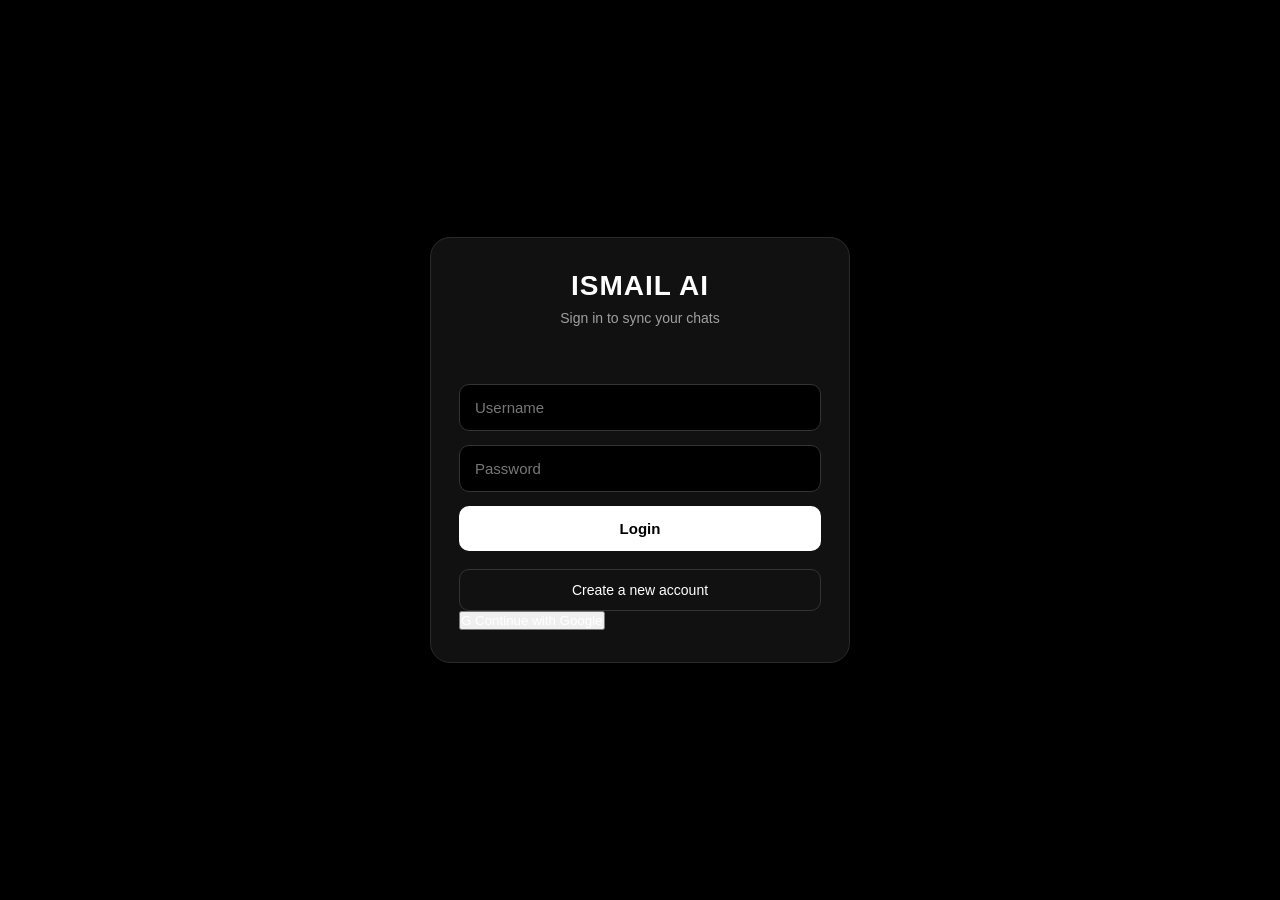
==== frontend/index.html @ 2bd79a4b "Connect Google Identity Services" ====
﻿<!DOCTYPE html>
<html lang="en">
<head>
    <meta charset="UTF-8">
    <link rel="icon" href="data:,">
    <meta name="viewport" content="width=device-width, initial-scale=1.0">

    <title>ISMAIL AI</title>

    <meta name="theme-color" content="#ffffff">
    <meta name="mobile-web-app-capable" content="yes">
    <link rel="manifest" href="manifest.json">

    <link rel="stylesheet" href="style.css?v=20260908">
    <script
        src="https://accounts.google.com/gsi/client"
        async
        defer
        onload="initializeGoogleLogin()"
    ></script>
</head>

<body>



    <!-- =========================================================
     ISMAIL AI ACCOUNT AUTH
     ========================================================= -->
    <div id="authScreen" class="auth-screen">

        <div class="auth-card">

            <div class="auth-brand">
                <h1>ISMAIL AI</h1>
                <span>Sign in to sync your chats</span>
            </div>

            <div id="authMessage" class="auth-message"></div>

            <form id="loginForm" class="auth-form">

                <input
                    id="loginUsername"
                    type="text"
                    placeholder="Username"
                    minlength="3"
                    maxlength="50"
                    autocomplete="username"
                    required
                >

                <input
                    id="loginPassword"
                    type="password"
                    placeholder="Password"
                    minlength="8"
                    maxlength="128"
                    autocomplete="current-password"
                    required
                >

                <button
                    id="loginButton"
                    type="submit"
                    class="auth-submit-button"
                >
                    Login
                </button>

            </form>

            <form
                id="registerForm"
                class="auth-form"
                style="display: none;"
            >

                <div class="auth-field-group">

                    <input
                        id="registerUsername"
                        type="text"
                        placeholder="Username"
                        minlength="3"
                        maxlength="50"
                        autocomplete="username"
                        required
                    >

                    <div
                        id="usernameSuggestions"
                        class="auth-suggestions"
                    ></div>

                    <div class="auth-help-text">
                        3–50 characters: letters, numbers, . _ -
                    </div>

                </div>


                <div class="auth-field-group">

                    <input
                        id="registerPassword"
                        type="password"
                        placeholder="Password"
                        minlength="8"
                        maxlength="128"
                        autocomplete="new-password"
                        required
                    >

                    <div
                        id="passwordStrength"
                        class="password-strength"
                    >
                        Password strength: —
                    </div>

                    <div
                        id="passwordRequirements"
                        class="password-requirements"
                    >

                        <div
                            id="passwordReqLength"
                            class="password-req"
                        >
                            <span class="req-icon">○</span>
                            <span>At least 8 characters</span>
                        </div>

                        <div
                            id="passwordReqLower"
                            class="password-req"
                        >
                            <span class="req-icon">○</span>
                            <span>One lowercase letter (a-z)</span>
                        </div>

                        <div
                            id="passwordReqUpper"
                            class="password-req"
                        >
                            <span class="req-icon">○</span>
                            <span>One uppercase letter (A-Z)</span>
                        </div>

                        <div
                            id="passwordReqNumber"
                            class="password-req"
                        >
                            <span class="req-icon">○</span>
                            <span>One number (0-9)</span>
                        </div>

                        <div
                            id="passwordReqSpecial"
                            class="password-req"
                        >
                            <span class="req-icon">○</span>
                            <span>One special character (# @ ! $ %)</span>
                        </div>

                    </div>

                </div>


                <div class="auth-field-group">

                    <input
                        id="registerPasswordConfirm"
                        type="password"
                        placeholder="Confirm Password"
                        minlength="8"
                        maxlength="128"
                        autocomplete="new-password"
                        required
                    >

                    <div
                        id="passwordMatch"
                        class="password-match"
                    ></div>

                </div>


                <button
                    id="registerButton"
                    type="submit"
                    class="auth-submit-button"
                    disabled
                >
                    Create Account
                </button>

            </form>

            <button
                id="authToggleButton"
                type="button"
                class="auth-toggle-button"
            >
                Create a new account
            </button>

            <button
                id="googleLoginButton"
                type="button"
                class="google-login-button"
            >
                <span class="google-login-icon">G</span>
                Continue with Google
            </button>

        </div>

    </div>
    <!-- =========================================================
        ISMAIL AI ACCOUNT AUTH - END
        ========================================================= -->




<div class="app">

    <!-- Header -->
    <header class="top-bar">
        <div class="brand">
            <h1>ISMAIL AI</h1>
            <span class="online-dot"></span>
        </div>
<!-- Menu -->
        <div class="menu-wrapper">

            <button class="menu-button" aria-label="Menu">
                ⋯
            </button>

            <div class="menu-dropdown">

                <button id="newChatButton" class="menu-item">
                    + New chat
                </button>

                <button id="clearChatButton" class="menu-item">
                    Clear
                </button>

                <button id="exportChatButton" class="menu-item">
                    Export
                </button>

                <button id="historyMenuButton" class="menu-item">
                    Chat History
                </button>

                <button id="clearAllHistoryMenuButton" class="menu-item">
                    Clear All History
                </button>

            </div>

        </div>


        <!-- Search Button -->
        <button
            id="topSearchButton"
            class="top-search-button"
            type="button"
            aria-label="Search chats"
            title="Search chats"
        >
            🔍
        </button>


        <!-- Search Popup -->
        <div id="topSearchPopup" class="top-search-popup">

            <div class="top-search-box">

                <span class="top-search-icon">🔍</span>

                <input
                    type="search"
                    id="topSearchInput"
                    placeholder="Search your chats..."
                    autocomplete="off"
                >

                <button
                    id="topSearchClose"
                    class="top-search-close"
                    type="button"
                    aria-label="Close search"
                >
                    ×
                </button>

            </div>

            <div
                id="topSearchResults"
                class="top-search-results"
            ></div>

        </div>



        <div id="historyPanel" class="history-panel">
            <div class="history-header">
                <h3>Chat History</h3>

                <button id="closeHistoryButton" class="close-history-button">
                    ×
                </button>

                <button id="clearAllHistoryButton" class="clear-all-history-button">
                    Clear All
                </button>
            </div>
            <input
                type="text"
                id="historySearchInput"
                class="history-search-input"
                placeholder="Search chats..."
                autocomplete="off"
            >

            <div id="historyList" class="history-list"></div>
        </div>

    </header>


    <!-- Chat -->
    <main class="chat-container" id="chatContainer">

        <div class="welcome" id="welcome">

            <div class="welcome-logo">
                ✦
            </div>

            <h2>How can I help you?</h2>

            <p>
                Ask anything and chat with ISMAIL AI.
            </p>

        </div>

    </main>


    <!-- Input -->
    <footer class="chat-input-area">

        <div class="input-wrapper">

            <button
                id="attachButton"
                class="attach-button"
                type="button"
                aria-label="More options"
            >
                +
            </button>

            <input
                id="fileInput"
                type="file"
                accept=".pdf,.docx,.xlsx,.xlsm,.txt,.md,.csv,.json,.log"
                hidden
            >

            <div
                id="attachMenu"
                class="attach-menu"
                hidden
            >
                <button
                    id="fileOption"
                    class="attach-menu-item"
                    type="button"
                >
                    📎
                    <span>File / PDF</span>
                </button>

                <button
                    id="imageOption"
                    class="attach-menu-item"
                    type="button"
                >
                    🖼️
                    <span>Image</span>
                </button>

                <button
                    id="cameraOption"
                    class="attach-menu-item"
                    type="button"
                >
                    📷
                    <span>Camera</span>
                </button>

                <button
                    id="voiceOption"
                    class="attach-menu-item"
                    type="button"
                >
                    🎙️
                    <span>Voice</span>
                </button>

                <button
                    id="webOption"
                    class="attach-menu-item"
                    type="button"
                >
                    🌐
                    <span>Web Search</span>
                </button>
            </div>


            <!-- =========================================================
                ISMAIL AI VOICE SCREEN
                Task 1: Full-screen voice interface shell
                ========================================================= -->
            <div id="voiceScreen" class="voice-screen" hidden aria-hidden="true">
                <div class="voice-topbar">
                    <button id="voiceCloseButton" class="voice-close-button" type="button" aria-label="Close voice">
                        ×
                    </button>

                    <div class="voice-brand" aria-label="ISMAIL AI">
                        <div class="voice-brand-logo">✦</div>
                        <div class="voice-brand-name">ISMAIL AI</div>
                        <span class="voice-brand-dot"></span>
                    </div>

                    <div class="voice-topbar-spacer" aria-hidden="true"></div>
                </div>

                <main class="voice-content">
                    <div class="voice-status" id="voiceStatus">Voice</div>

                    <div class="voice-visual" id="voiceVisual" aria-hidden="true">
                        <div class="voice-orb-ring voice-orb-ring-1"></div>
                        <div class="voice-orb-ring voice-orb-ring-2"></div>
                        <div class="voice-orb-ring voice-orb-ring-3"></div>

                        <div class="voice-orb">
                            <span class="voice-orb-symbol">✦</span>
                        </div>
                    </div>

                    <h2 class="voice-title">Talk with ISMAIL</h2>

                    <p class="voice-subtitle" id="voiceSubtitle">
                        Tap the microphone to start a conversation.
                    </p>

                    <button
                        id="voiceMicButton"
                        class="voice-mic-button"
                        type="button"
                        aria-label="Start voice conversation"
                    >
                        <span class="voice-mic-icon">🎙️</span>
                    </button>

                    <div class="voice-hint" id="voiceHint">
                        Ready when you are
                    </div>
                </main>
            </div>

            <div
                id="attachmentPreview"
                class="attachment-preview"
                hidden
            >
                <div class="attachment-icon">
                    📄
                </div>

                <div class="attachment-info">
                    <div
                        id="attachmentName"
                        class="attachment-name"
                    ></div>

                    <div class="attachment-type">
                        PDF / Document
                    </div>
                </div>

                <button
                    id="removeAttachment"
                    class="remove-attachment"
                    type="button"
                    aria-label="Remove attachment"
                >
                    ×
                </button>
            </div>

            <textarea
                id="messageInput"
                placeholder="Message ISMAIL AI..."
                rows="1"
            ></textarea>

            <button
                id="voiceButton"
                class="voice-button"
                type="button"
                aria-label="Voice input"
                title="Voice"
            >
                🎙️
            </button>

            <button
                id="sendButton"
                class="send-button"
                type="button"
                aria-label="Send message"
            >
                ➤
            </button>

        </div>

        <div class="input-note">
            ISMAIL AI can make mistakes. Check important information.
        </div>

    </footer>

</div>

<script src="script.js?v=20260908"></script>

<script>
    if ("serviceWorker" in navigator) {
        window.addEventListener("load", async () => {
            try {
                const registration =
                    await navigator.serviceWorker.register("sw.js?v=20260908");

                registration.update();

                setInterval(() => {
                    registration.update();
                }, 60 * 60 * 1000);

            } catch (error) {
                console.error("Service Worker registration failed:", error);
            }
        });
    }
</script>




</body>
</html>
---- frontend/style.css ----
﻿* {
    box-sizing: border-box;
    margin: 0;
    padding: 0;
}

html,
body {
    width: 100%;
    height: 100%;
    font-family: Arial, Helvetica, sans-serif;
    background: #ffffff;
    color: #202123;
}

body {
    overflow: hidden;
}

button,
textarea {
    font-family: inherit;
}

.app {
    width: 100%;
    height: 100vh;
    display: flex;
    flex-direction: column;
    background: #ffffff;
}


/* =========================
   HEADER
========================= */

.top-bar {
    height: 60px;
    flex-shrink: 0;

    display: grid;
    grid-template-columns: 1fr auto 1fr;
    align-items: center;

    padding: 0 18px;

    border-bottom: 1px solid #eeeeee;
    background: rgba(255, 255, 255, 0.96);
}

.brand {
    display: flex;
    align-items: center;
    gap: 8px;
}

.brand h1 {
    font-size: 18px;
    font-weight: 700;
    letter-spacing: -0.3px;
}

.online-dot {
    width: 8px;
    height: 8px;
    border-radius: 50%;
    background: #10a37f;
}

.new-chat-button {
    justify-self: start;

    border: 1px solid #e5e5e5;
    background: #ffffff;

    padding: 8px 12px;
    border-radius: 9px;

    font-size: 13px;
    color: #444444;

    cursor: pointer;
}

.new-chat-button:hover {
    background: #f5f5f5;
}

.menu-button {
    justify-self: end;

    width: 36px;
    height: 36px;

    border: none;
    background: transparent;

    border-radius: 8px;

    font-size: 22px;
    color: #555555;

    cursor: pointer;
}

.menu-button:hover {
    background: #f5f5f5;
}


/* =========================
   CHAT
========================= */

.chat-container {
    flex: 1;

    width: 100%;
    max-width: 900px;

    margin: 0 auto;

    overflow-y: auto;

    padding: 30px 20px 40px;

    scroll-behavior: smooth;
}


/* Welcome */

.welcome {
    min-height: 65vh;

    display: flex;
    flex-direction: column;

    align-items: center;
    justify-content: center;

    text-align: center;
}

.welcome-logo {
    width: 58px;
    height: 58px;

    display: flex;
    align-items: center;
    justify-content: center;

    border-radius: 18px;

    background: #f1f1f1;

    font-size: 30px;
    margin-bottom: 20px;
}

.welcome h2 {
    font-size: 27px;
    font-weight: 600;

    margin-bottom: 8px;
}

.welcome p {
    color: #777777;
    font-size: 15px;
}


/* Messages */

.message {
    width: 100%;

    display: flex;

    margin-bottom: 24px;
}

.user-message {
    justify-content: flex-end;
}

.ai-message {
    justify-content: flex-start;
}

.message-content {
    max-width: 78%;

    padding: 12px 16px;

    border-radius: 16px;

    font-size: 15px;
    line-height: 1.65;

    white-space: pre-wrap;

    word-break: break-word;
}

.user-message .message-content {
    background: #f1f1f1;
    color: #202123;

    border-bottom-right-radius: 5px;
}

.ai-message .message-content {
    background: transparent;
    color: #ffffff;
    padding-left: 4px;
    padding-right: 4px;
    border-bottom-left-radius: 5px;
}


/* Loading */

.loading-message {
    display: flex;
    align-items: center;
    gap: 5px;

    padding: 10px 4px;
}

.loading-dot {
    width: 7px;
    height: 7px;

    border-radius: 50%;

    background: #777777;

    animation: loading 1.2s infinite ease-in-out;
}

.loading-dot:nth-child(2) {
    animation-delay: 0.15s;
}

.loading-dot:nth-child(3) {
    animation-delay: 0.3s;
}

@keyframes loading {
    0%,
    80%,
    100% {
        opacity: 0.3;
        transform: translateY(0);
    }

    40% {
        opacity: 1;
        transform: translateY(-4px);
    }
}


/* =========================
   INPUT
========================= */

.chat-input-area {
    width: 100%;

    flex-shrink: 0;

    padding: 10px 20px 18px;

    background: #ffffff;
}

.input-wrapper {
    width: 100%;
    max-width: 850px;

    margin: 0 auto;

    display: flex;
    align-items: flex-end;
    gap: 8px;

    padding: 9px 10px;

    border: 1px solid #d9d9d9;

    border-radius: 18px;

    background: #ffffff;

    box-shadow:
        0 2px 8px rgba(0, 0, 0, 0.04);

    transition: border-color 0.2s;
}

.input-wrapper:focus-within {
    border-color: #b8b8b8;
}

#messageInput {
    flex: 1;

    min-height: 26px;
    max-height: 150px;

    resize: none;

    border: none;
    outline: none;

    background: transparent;

    font-size: 15px;
    line-height: 1.2;

    color: #202123;
}

#messageInput::placeholder {
    color: #8e8e8e;
}

.attach-button {
    width: 34px;
    height: 34px;

    flex-shrink: 0;

    border: none;
    border-radius: 50%;

    background: transparent;

    color: #666666;

    font-size: 24px;
    font-weight: 300;

    cursor: pointer;
}

.attach-button:hover {
    background: #f1f1f1;
}

.send-button {
    width: 34px;
    height: 34px;

    flex-shrink: 0;

    display: flex;
    align-items: center;
    justify-content: center;

    border: none;
    border-radius: 50%;

    background: #202123;
    color: #ffffff;

    font-size: 19px;

    cursor: pointer;

    transition: transform 0.1s, opacity 0.2s;
}

.send-button:hover {
    opacity: 0.85;
}

.send-button:active {
    transform: scale(0.92);
}

.send-button:disabled {
    opacity: 0.5;
    cursor: not-allowed;
}

.input-note {
    max-width: 850px;

    margin: 7px auto 0;

    text-align: center;

    font-size: 11px;

    color: #999999;
}


/* =========================
   MOBILE
========================= */

@media (max-width: 600px) {

    .top-bar {
        height: 55px;
        padding: 0 10px;
    }

    .brand h1 {
        font-size: 17px;
    }

    .new-chat-button {
        padding: 7px 9px;
        font-size: 12px;
    }

    .menu-button {
        width: 32px;
        height: 32px;
    }

    .chat-container {
        padding: 20px 12px 30px;
    }

    .welcome {
        min-height: 65vh;
    }

    .welcome-logo {
        width: 52px;
        height: 52px;

        font-size: 27px;

        border-radius: 16px;
    }

    .welcome h2 {
        font-size: 23px;
    }

    .welcome p {
        font-size: 14px;
    }

    .message {
        margin-bottom: 18px;
    }

    .message-content {
        max-width: 88%;
        font-size: 15px;
    }

    .chat-input-area {
        padding: 7px 9px 20px;
    }

    .input-wrapper {
        border-radius: 17px;
    }

    #messageInput {
        font-size: 16px;
    }

    .input-note {
        font-size: 10px;
    }
}

/* =========================
   CHAT HISTORY
========================= */

.history-panel {
    position: fixed;
    top: 60px;
    right: 0;

    width: 320px;
    max-width: 90%;

    height: calc(100vh - 60px);

    background: #ffffff;
    border-left: 1px solid #eeeeee;

    box-shadow: -4px 0 18px rgba(0, 0, 0, 0.08);

    padding: 18px;

    z-index: 1000;

    transform: translateX(100%);
    transition: transform 0.25s ease;

    overflow-y: auto;
}

.history-panel.open {
    transform: translateX(0);
}

.history-header {
    display: flex;
    align-items: center;
    justify-content: space-between;

    margin-bottom: 18px;
}

.history-header h3 {
    font-size: 17px;
    font-weight: 600;
}

.close-history-button {
    width: 34px;
    height: 34px;

    border: none;
    border-radius: 8px;

    background: transparent;

    font-size: 24px;
    color: #555555;

    cursor: pointer;
}

.close-history-button:hover {
    background: #f1f1f1;
}

.history-list {
    display: flex;
    flex-direction: column;
    gap: 6px;
}

.history-item {
    padding: 11px 12px;

    border-radius: 9px;

    background: #f7f7f7;

    font-size: 14px;
    color: #333333;

    cursor: pointer;

    white-space: nowrap;
    overflow: hidden;
    text-overflow: ellipsis;

    transition: background 0.15s;
}

.history-item:hover {
    background: #eeeeee;
}

.history-empty {
    padding: 20px 5px;

    text-align: center;

    color: #999999;
    font-size: 13px;
}


/* Mobile */

@media (max-width: 600px) {

    .history-panel {
        top: 55px;

        width: 85%;

        height: calc(100vh - 55px);

        padding: 15px;
    }
}.history-item {
    display: flex;
    align-items: center;
    justify-content: space-between;
    gap: 10px;
}
.history-item span {
    flex: 1;
    overflow: hidden;
    text-overflow: ellipsis;
    white-space: nowrap;
}
.history-delete-button {
    flex-shrink: 0;
    width: 28px;
    height: 28px;
    border: none;
    border-radius: 6px;
    background: transparent;
    color: #888888;
    font-size: 20px;
    cursor: pointer;
}
.history-delete-button:hover {
    background: #eaeaea;
    color: #333333;
}
.history-item {
    display: flex;
    align-items: center;
    gap: 6px;
}
.history-item span {
    flex: 1;
    min-width: 0;
}
.history-rename-button,
.history-delete-button {
    flex-shrink: 0;
    width: 28px;
    height: 28px;
    border: none;
    border-radius: 6px;
    background: transparent;
    color: #888888;
    font-size: 16px;
    cursor: pointer;
}
.history-rename-button:hover,
.history-delete-button:hover {
    background: #eaeaea;
    color: #333333;
}
.history-delete-button {
    font-size: 20px;
}
.copy-button {
    margin-top: 8px;
    padding: 5px 10px;
    border: 1px solid #e0e0e0;
    border-radius: 7px;
    background: #ffffff;
    color: #666666;
    font-size: 12px;
    cursor: pointer;
}
.copy-button:hover {
    background: #f3f3f3;
    color: #222222;
}


.regenerate-button {
    margin-top: 8px;
    margin-left: 6px;
    padding: 5px 10px;
    border: 1px solid #e0e0e0;
    border-radius: 7px;
    background: #ffffff;
    color: #666666;
    font-size: 16px;
    cursor: pointer;
}

.regenerate-button:hover {
    background: #f3f3f3;
    color: #222222;
}

.export-chat-button {
    padding: 6px 10px;
    border: 1px solid #e0e0e0;
    border-radius: 7px;
    background: #ffffff;
    color: #666666;
    font-size: 12px;
    cursor: pointer;
}

.export-chat-button:hover {
    background: #f3f3f3;
    color: #222222;
}

.clear-chat-button {
    padding: 6px 10px;
    border: 1px solid #e0e0e0;
    border-radius: 7px;
    background: #ffffff;
    color: #666666;
    font-size: 12px;
    cursor: pointer;
}

.clear-chat-button:hover {
    background: #f3f3f3;
    color: #222222;
}


.clear-all-history-button {
    padding: 6px 10px;
    border: 1px solid #e0e0e0;
    border-radius: 7px;
    background: #ffffff;
    color: #666666;
    font-size: 12px;
    cursor: pointer;
}

.clear-all-history-button:hover {
    background: #f3f3f3;
    color: #222222;
}

/* ISMAIL UI CONTROL - INPUT POSITION */
@media (max-width: 600px) {
    .chat-input-area {
        position: relative;
        bottom: 20px;
    }
}
/* ISMAIL UI CONTROL - END */

/* =========================
   MENU DROPDOWN
========================= */

.menu-wrapper {
    position: relative;
}

.menu-dropdown {
    position: absolute;
    top: 42px;
    right: 0;
    width: 170px;
    background: #ffffff;
    border: 1px solid #e5e5e5;
    border-radius: 10px;
    box-shadow: 0 6px 20px rgba(0, 0, 0, 0.12);
    padding: 6px;
    display: none;
    z-index: 2000;
}

.menu-dropdown.open {
    display: block;
}

.menu-item {
    width: 100%;
    padding: 10px 12px;
    border: none;
    border-radius: 7px;
    background: transparent;
    color: #333333;
    text-align: left;
    font-size: 13px;
    cursor: pointer;
}

.menu-item:hover {
    background: #f1f1f1;
}

@media (max-width: 600px) {

    .menu-dropdown {
        top: 40px;
        right: 0;
        width: 165px;
    }

    .menu-item {
        padding: 11px 12px;
        font-size: 13px;
    }
}

/* =========================
   ISMAIL AI - CLEAN DARK UI
========================= */
html,
body {
    background: #000000;
    color: #ffffff;
}
.app {
    background: #000000;
    color: #ffffff;
}
.top-bar {
    background: #000000;
    color: #ffffff;
    border-bottom: 1px solid #222222;
}
.brand h1 {
    color: #ffffff !important;
    opacity: 1;
}
.chat-container,
.welcome {
    background: #000000;
    color: #ffffff;
}
.welcome h2,
.welcome p,
.message-content {
    color: #ffffff;
}
.ai-message .message-content {
    color: #ffffff;
}
.chat-input-area {
    background: #000000;
}
.input-wrapper {
    background: #0a0a0a;
    border: 1px solid #444444;
}
.input-wrapper:focus-within {
    border-color: #777777;
}
#messageInput {
    color: #ffffff;
    background: transparent;
}
#messageInput::placeholder {
    color: #aaaaaa;
}
.input-note {
    color: #aaaaaa;
}
button {
    color: #ffffff;
}
.menu-button {
    background: transparent;
    color: #ffffff;
}
.menu-button:hover {
    background: #222222;
}
.menu-dropdown {
    background: #0a0a0a;
    border: 1px solid #444444;
}
.menu-item {
    background: transparent;
    color: #ffffff;
}
.menu-item:hover {
    background: #222222;
}
.attach-button {
    color: #ffffff;
}
.attach-button:hover {
    background: #222222;
}
.send-button {
    background: #ffffff;
    color: #000000;
}
.send-button:hover {
    opacity: 0.85;
}
.history-panel {
    background: #000000;
    color: #ffffff;
    border-left: 1px solid #333333;
}
.history-header h3 {
    color: #ffffff;
}
.history-item {
    background: #111111;
    color: #ffffff;
}
.history-item:hover {
    background: #222222;
}
.history-search-input {
    background: #0a0a0a;
    color: #ffffff;
    border: 1px solid #444444;
}
.history-search-input::placeholder {
    color: #999999;
}
.history-search-input:focus {
    border-color: #777777;
    outline: none;
}
.close-history-button,
.history-rename-button,
.history-delete-button {
    color: #ffffff;
}
.copy-button,
.regenerate-button,
.clear-all-history-button {
    background: #111111;
    color: #ffffff;
    border: 1px solid #444444;
}
.copy-button:hover,
.regenerate-button:hover,
.clear-all-history-button:hover {
    background: #222222;
}
.new-chat-button,
.clear-chat-button,
.export-chat-button {
    background: #111111;
    color: #ffffff;
    border: 1px solid #444444;
}
.new-chat-button:hover,
.clear-chat-button:hover,
.export-chat-button:hover {
    background: #222222;
    border-color: #666666;
}
/* MOBILE */
@media (max-width: 600px) {
    html,
    body,
    .app {
        background: #000000;
    }
    .top-bar {
        background: #000000;
    }
    .chat-container {
        background: #000000;
    }
    .chat-input-area {
        background: #000000;
    }
    .input-wrapper {
        background: #0a0a0a;
    }
    .menu-dropdown {
        background: #0a0a0a;
    }
    .history-panel {
        background: #000000;
    }
}
/* ISMAIL UI CONTROL - INPUT POSITION */
@media (max-width: 600px) {
    .chat-input-area {
        position: fixed;
        left: 0;
        right: 0;
        bottom: 0;
        z-index: 1500;
    }
}
/* ISMAIL UI CONTROL - END */
/* =========================
   HEADER POSITION
========================= */
.top-bar {
    position: relative;
    display: flex;
    align-items: center;
    justify-content: center;
}
.brand {
    position: absolute;
    left: 50%;
    transform: translateX(-50%);
}
.menu-wrapper {
    position: absolute;
    left: 10px;
    top: 50%;
    transform: translateY(-50%);
}
/* =========================
   MENU FIX
========================= */
.menu-wrapper {
    position: absolute;
    left: 10px;
    top: 50%;
    transform: translateY(-50%);
    z-index: 3000;
}
.menu-dropdown {
    position: absolute;
    top: 42px;
    left: 0;
    right: auto;
    transform: none;
    z-index: 4000;
}
@media (max-width: 600px) {
    .menu-dropdown {
        top: 40px;
        left: 0;
        right: auto;
        width: 165px;
    }
}
/* =========================
   CENTER LOGO - CLEAN
========================= */
.brand {
    display: flex;
    align-items: center;
    justify-content: center;
    gap: 7px;
}
.brand h1 {
    color: #ffffff !important;
    font-size: 20px;
    font-weight: 700;
    letter-spacing: 0.2px;
    line-height: 1;
    text-shadow: 0 0 8px rgba(255, 255, 255, 0.12);
}
.online-dot {
    width: 7px;
    height: 7px;
    flex-shrink: 0;
}
@media (max-width: 600px) {
    .brand h1 {
        font-size: 18px;
    }
    .online-dot {
        width: 6px;
        height: 6px;
    }
}
/* =========================
   ISMAIL AI - PREMIUM LOGO
========================= */
.welcome-logo {
    width: 64px;
    height: 64px;
    display: flex;
    align-items: center;
    justify-content: center;
    margin-bottom: 18px;
    border: 1px solid #444444;
    border-radius: 20px;
    background: #0a0a0a;
    color: #ffffff;
    font-size: 34px;
    font-weight: 300;
    line-height: 1;
    box-shadow:
        0 0 18px rgba(255, 255, 255, 0.08),
        inset 0 0 12px rgba(255, 255, 255, 0.03);
    text-shadow:
        0 0 12px rgba(255, 255, 255, 0.35);
}
@media (max-width: 600px) {
    .welcome-logo {
        width: 58px;
        height: 58px;
        border-radius: 18px;
        font-size: 30px;
        margin-bottom: 16px;
    }
}
/* =========================
   SEND BUTTON - BLUE STYLE
========================= */
#sendButton.send-button {
    width: 38px;
    height: 38px;
    flex-shrink: 0;

    display: flex;
    align-items: center;
    justify-content: center;

    border: 2px solid #1683ff;
    border-radius: 50%;
    background: #1683ff;
    color: #ffffff;

    font-size: 21px;
    font-weight: 900;
    line-height: 1;

    text-shadow:
        0.8px 0 #ffffff,
       -0.8px 0 #ffffff;

    cursor: pointer;

    box-shadow:
        0 0 10px rgba(22, 131, 255, 0.35);

    transition:
        transform 0.15s ease,
        box-shadow 0.15s ease;
}

#sendButton.send-button:hover {
    background: #1683ff;
    border-color: #1683ff;
    box-shadow: 0 0 14px rgba(22, 131, 255, 0.55);
    transform: scale(1.05);
}

#sendButton.send-button:active {
    transform: scale(0.95);
}

/* =========================
   IMPORTANT AI TEXT
========================= */

.important-label {
    display: inline-block;
    background: #1a1a1a;
    color: #ffffff;
    font-weight: 700;
    padding: 2px 7px;
    border-radius: 5px;
}

.important-heading {
    display: inline-block;
    color: #ffffff;
    font-weight: 800;
    background: #151515;
    padding: 4px 9px;
    border-radius: 6px;
    margin: 3px 0;
}


/* Input Highlight */
.input-wrapper:focus-within {
    border-color: #1683ff !important;
    box-shadow: 0 0 0 2px rgba(22, 131, 255, 0.25),
                0 0 14px rgba(22, 131, 255, 0.25);
}
/* FORCE AI IMPORTANT HIGHLIGHT */
.message-content .important-heading {
    display: block !important;
    width: fit-content !important;
    max-width: 100% !important;
    background: #151515 !important;
    color: #ffffff !important;
    font-weight: 800 !important;
    padding: 6px 10px !important;
    margin: 6px 0 !important;
    border-radius: 7px !important;
    border: 1px solid #444 !important;
    box-sizing: border-box !important;
}
/* FIX IMPORTANT TEXT VISIBILITY */
.message-content .important-heading {
    display: inline-block !important;
    background: #333333 !important;
    color: #ffffff !important;
    font-weight: 800 !important;
    padding: 5px 9px !important;
    border-radius: 6px !important;
    border: 1px solid #666666 !important;
    opacity: 1 !important;
    visibility: visible !important;
}
/* =========================
   AI CODE BLOCK
========================= */
.message-content pre {
    display: block;
    background: #111111;
    color: #ffffff;
    border: 1px solid #444444;
    border-radius: 8px;
    padding: 12px;
    margin: 10px 0;
    overflow-x: auto;
    white-space: pre;
    font-family: Consolas, "Courier New", monospace;
    font-size: 14px;
}
.message-content code {
    background: #222222;
    color: #ffffff;
    padding: 2px 5px;
    border-radius: 4px;
    font-family: Consolas, "Courier New", monospace;
}

/* AI Reply Action Icons */
.ai-message {
    position: relative;
}

.ai-message .copy-button,
.ai-message .regenerate-button {
    width: 26px;
    height: 26px;
    padding: 0;
    margin: 4px 0 0 4px;

    display: inline-flex;
    align-items: center;
    justify-content: center;

    border: 1px solid #444;
    border-radius: 6px;
    background: #222;
    color: #fff;

    font-size: 14px;
    line-height: 1;
}

.ai-message .copy-button:hover,
.ai-message .regenerate-button:hover {
    background: #333;
}

/* Put AI action icons at bottom-right of highlighted reply */
.important-heading {
    position: relative !important;
    padding-bottom: 34px !important;
}

.important-heading + .copy-button,
.important-heading + .regenerate-button {
    position: relative;
}


/* Important Box Action Icons */

.message-content .important-heading {
    position: relative !important;
    padding: 6px 10px 36px !important;
}

.important-actions {
    display: flex !important;
    justify-content: flex-end !important;
    align-items: center !important;
    gap: 4px !important;
    margin-top: 5px !important;
}

.important-actions .copy-button,
.important-actions .regenerate-button {
    width: 24px !important;
    height: 24px !important;
    min-width: 24px !important;
    padding: 0 !important;
    margin: 0 !important;

    display: inline-flex !important;
    align-items: center !important;
    justify-content: center !important;

    border: 1px solid #555 !important;
    border-radius: 5px !important;
    background: #222 !important;
    color: #fff !important;

    font-size: 13px !important;
    line-height: 1 !important;
}

.important-actions .copy-button:hover,
.important-actions .regenerate-button:hover {
    background: #333 !important;
}


/* Important Line Copy Icon */

.important-heading {
    position: relative !important;
    padding-right: 34px !important;
}

.important-copy-button {
    position: absolute !important;
    right: 5px !important;
    top: 50% !important;
    transform: translateY(-50%) !important;

    width: 22px !important;
    height: 22px !important;

    padding: 0 !important;
    margin: 0 !important;

    display: inline-flex !important;
    align-items: center !important;
    justify-content: center !important;

    border: 1px solid #555 !important;
    border-radius: 5px !important;

    background: #222 !important;
    color: #fff !important;

    font-size: 12px !important;
    line-height: 1 !important;
    cursor: pointer !important;
}

.important-copy-button:hover {
    background: #333 !important;
}


.important-heading {
    position: relative !important;
    padding-right: 34px !important;
}

.important-copy-button {
    position: absolute !important;
    right: 5px !important;
    top: 50% !important;
    transform: translateY(-50%) !important;

    width: 22px !important;
    height: 22px !important;
    padding: 0 !important;
    margin: 0 !important;

    display: inline-flex !important;
    align-items: center !important;
    justify-content: center !important;

    border: 1px solid #555 !important;
    border-radius: 5px !important;
    background: #222 !important;
    color: #fff !important;

    font-size: 12px !important;
    line-height: 1 !important;
    cursor: pointer !important;
}


/* Code Copy Icon - Top Right Corner */

.code-block {
    position: relative !important;
}

.code-copy-button {
    position: absolute !important;
    top: 5px !important;
    right: 5px !important;

    width: 22px !important;
    height: 22px !important;

    padding: 0 !important;
    margin: 0 !important;

    display: flex !important;
    align-items: center !important;
    justify-content: center !important;

    border: 1px solid #555 !important;
    border-radius: 5px !important;
    background: #222 !important;
    color: #fff !important;

    font-size: 12px !important;
    line-height: 1 !important;
    cursor: pointer !important;
}

.code-copy-button:hover {
    background: #333 !important;
}

.code-block code {
    display: block !important;
    padding-top: 20px !important;
}


/* FIX: Keep the last AI message above the fixed input area */
@media (max-width: 600px) {
    .chat-container {
        padding-bottom: 170px !important;
    }
}






/* =========================================================
   ISMAIL AI ACCOUNT AUTH
   ========================================================= */

.auth-screen {
    position: fixed;
    inset: 0;
    z-index: 9999;

    display: flex;
    align-items: center;
    justify-content: center;

    padding: 20px;

    background: #000000;
}

.auth-card {
    width: 100%;
    max-width: 420px;

    padding: 32px 28px;

    border: 1px solid #2a2a2a;
    border-radius: 20px;

    background: #111111;
    color: #ffffff;

    box-sizing: border-box;
}

.auth-brand {
    text-align: center;
    margin-bottom: 24px;
}

.auth-brand h1 {
    margin: 0 0 8px;

    font-size: 28px;
    font-weight: 700;
    letter-spacing: 1px;
}

.auth-brand span {
    display: block;

    font-size: 14px;
    color: #a0a0a0;
}

.auth-message {
    min-height: 20px;

    margin-bottom: 14px;

    text-align: center;
    font-size: 14px;
    color: #ff6b6b;
}

.auth-form {
    display: flex;
    flex-direction: column;
    gap: 14px;
}

.auth-form input {
    width: 100%;

    padding: 14px 15px;

    border: 1px solid #333333;
    border-radius: 10px;

    outline: none;

    background: #000000;
    color: #ffffff;

    font-size: 15px;

    box-sizing: border-box;
}

.auth-form input::placeholder {
    color: #777777;
}

.auth-form input:focus {
    border-color: #666666;
}

.auth-submit-button {
    width: 100%;

    padding: 14px 16px;

    border: none;
    border-radius: 10px;

    background: #ffffff;
    color: #000000;

    font-size: 15px;
    font-weight: 600;

    cursor: pointer;

    transition:
        opacity 0.2s ease,
        transform 0.2s ease;
}

.auth-submit-button:hover {
    opacity: 0.9;
}

.auth-submit-button:active {
    transform: scale(0.98);
}

.auth-submit-button:disabled {
    opacity: 0.5;
    cursor: not-allowed;
}

.auth-toggle-button {
    width: 100%;

    margin-top: 18px;
    padding: 12px 16px;

    border: 1px solid #333333;
    border-radius: 10px;

    background: transparent;
    color: #ffffff;

    font-size: 14px;

    cursor: pointer;

    transition:
        background 0.2s ease,
        border-color 0.2s ease;
}

.auth-toggle-button:hover {
    background: #1b1b1b;
    border-color: #555555;
}

/* Mobile */
@media (max-width: 480px) {

    .auth-screen {
        padding: 16px;
    }

    .auth-card {
        padding: 26px 20px;
        border-radius: 16px;
    }

    .auth-brand h1 {
        font-size: 25px;
    }

}

/* =========================================================
   ISMAIL AI ACCOUNT AUTH - END
   ========================================================= */


/* =========================================
   Enhanced Authentication UI
   ========================================= */

.auth-field-group {
    display: flex;
    flex-direction: column;
    gap: 8px;
}

.auth-help-text {
    font-size: 12px;
    color: #888888;
    line-height: 1.4;
}

.auth-suggestions {
    display: flex;
    flex-direction: column;
    gap: 6px;
}

.suggestion-title {
    font-size: 12px;
    color: #999999;
    margin-bottom: 2px;
}

.username-suggestion {
    width: 100%;
    padding: 9px 12px;
    border: 1px solid #2a2a2a;
    border-radius: 8px;
    background: #181818;
    color: #ffffff;
    text-align: left;
    cursor: pointer;
    transition: 0.2s ease;
}

.username-suggestion:hover {
    border-color: #555555;
    background: #222222;
}


/* Password strength */

.password-strength {
    font-size: 13px;
    font-weight: 600;
    color: #888888;
}

.password-strength.weak {
    color: #ff5c5c;
}

.password-strength.medium {
    color: #ffb84d;
}

.password-strength.strong {
    color: #4ade80;
}


/* Password requirements */

.password-requirements {
    display: flex;
    flex-direction: column;
    gap: 6px;
    padding: 4px 0;
}

.password-req {
    display: flex;
    align-items: center;
    gap: 8px;
    font-size: 12px;
    color: #777777;
    transition: 0.2s ease;
}

.password-req .req-icon {
    width: 16px;
    font-size: 14px;
    text-align: center;
}

.password-req.valid {
    color: #4ade80;
}

.password-req.valid .req-icon {
    color: #4ade80;
}


/* Password match */

.password-match {
    min-height: 16px;
    font-size: 12px;
}

.password-match.valid {
    color: #4ade80;
}

.password-match.invalid {
    color: #ff5c5c;
}


/* Disabled create-account button */

.auth-submit-button:disabled {
    opacity: 0.45;
    cursor: not-allowed;
}





/* =========================================
   TOP RIGHT SEARCH
========================================= */

.top-search-button {
    width: 40px;
    height: 40px;
    padding: 0;
    margin: 0;

    display: flex;
    align-items: center;
    justify-content: center;

    border: none;
    background: transparent;

    color: inherit;
    font-size: 19px;

    cursor: pointer;
    border-radius: 10px;

    transition: background 0.2s ease,
                transform 0.2s ease;
}

.top-search-button:hover {
    background: rgba(255, 255, 255, 0.08);
}

.top-search-button:active {
    transform: scale(0.94);
}


/* =========================================
   SEARCH POPUP
========================================= */

.top-search-popup {
    position: fixed;

    top: 58px;
    right: 18px;

    width: min(420px, calc(100vw - 30px));

    display: none;

    z-index: 99999;
}

.top-search-popup.open {
    display: block;
}


/* Search box */

.top-search-box {
    width: 100%;
    height: 48px;

    display: flex;
    align-items: center;

    box-sizing: border-box;

    padding: 0 8px 0 14px;

    background: #151515;

    border: 1px solid #333;

    border-radius: 14px;

    box-shadow:
        0 15px 40px rgba(0, 0, 0, 0.45);
}


/* Search icon inside popup */

.top-search-icon {
    flex-shrink: 0;

    margin-right: 10px;

    font-size: 17px;
}


/* Input */

#topSearchInput {
    flex: 1;

    width: 100%;

    height: 100%;

    padding: 0;

    border: none;
    outline: none;

    background: transparent;

    color: #fff;

    font-size: 14px;
}

#topSearchInput::placeholder {
    color: #888;
}


/* Close X */

.top-search-close {
    flex-shrink: 0;

    width: 32px;
    height: 32px;

    display: flex;
    align-items: center;
    justify-content: center;

    border: none;
    border-radius: 8px;

    background: transparent;

    color: #aaa;

    font-size: 22px;

    cursor: pointer;
}

.top-search-close:hover {
    background: rgba(255, 255, 255, 0.08);
    color: #fff;
}


/* =========================================
   SEARCH RESULTS
========================================= */

.top-search-results {
    width: 100%;

    max-height: 420px;

    margin-top: 8px;

    overflow-y: auto;

    box-sizing: border-box;

    padding: 6px;

    background: #151515;

    border: 1px solid #333;

    border-radius: 14px;

    box-shadow:
        0 15px 40px rgba(0, 0, 0, 0.45);
}


/* Single result */

.top-search-result {
    width: 100%;

    display: flex;
    flex-direction: column;

    gap: 4px;

    padding: 11px 12px;

    border: none;
    border-radius: 10px;

    background: transparent;

    color: #fff;

    text-align: left;

    cursor: pointer;
}

.top-search-result:hover {
    background: rgba(255, 255, 255, 0.08);
}


/* Result title */

.top-search-result-title {
    overflow: hidden;

    text-overflow: ellipsis;

    white-space: nowrap;

    font-size: 14px;

    font-weight: 600;
}


/* Result message */

.top-search-result-message {
    overflow: hidden;

    text-overflow: ellipsis;

    white-space: nowrap;

    color: #888;

    font-size: 12px;
}


/* No result */

.top-search-no-result {
    padding: 14px;

    text-align: center;

    color: #888;

    font-size: 13px;
}


/* Mobile */

@media (max-width: 600px) {

    .top-search-popup {
        top: 55px;
        right: 10px;

        width: calc(100vw - 20px);
    }

}




/* =========================================
   SEARCH BUTTON - HEADER RIGHT
========================================= */

.top-bar {
    position: relative;
}

.top-search-button {
    position: absolute;
    right: 16px;
    top: 50%;
    transform: translateY(-50%);

    z-index: 1000;
}

.top-search-popup {
    position: fixed;
    top: 58px;
    right: 16px;
}



/* =========================================
   FIX MOBILE TOP SEARCH
========================================= */

.top-search-popup {
    display: none !important;
    position: fixed !important;
    top: 65px !important;
    right: 10px !important;
    left: 10px !important;
    width: auto !important;
    z-index: 99999 !important;
}

.top-search-popup.open {
    display: block !important;
}

@media (max-width: 600px) {
    .top-search-popup {
        top: 62px !important;
        right: 10px !important;
        left: 10px !important;
        width: auto !important;
    }
}



/* =========================================================
   ATTACH MENU
   ========================================================= */

.attach-menu-wrapper {
    position: relative;
    display: flex;
    align-items: center;
}


.attach-menu {
    position: absolute;
    left: 0;
    bottom: calc(100% + 10px);

    width: 190px;

    padding: 8px;

    background: var(--background-color, #ffffff);
    border: 1px solid rgba(128, 128, 128, 0.25);
    border-radius: 14px;

    box-shadow:
        0 10px 30px rgba(0, 0, 0, 0.18);

    z-index: 1000;
}


.attach-menu[hidden] {
    display: none;
}


.attach-menu-item {
    width: 100%;

    display: flex;
    align-items: center;
    gap: 12px;

    padding: 11px 12px;

    border: none;
    border-radius: 10px;

    background: transparent;

    font-size: 14px;
    text-align: left;

    cursor: pointer;

    transition:
        background 0.15s ease,
        transform 0.15s ease;
}


.attach-menu-item:hover {
    background: rgba(128, 128, 128, 0.12);
}


.attach-menu-item:active {
    transform: scale(0.98);
}


.attach-menu-item span {
    flex: 1;
}



/* =========================================================
   FIX ATTACH MENU VISIBILITY
   ========================================================= */

.input-wrapper {
    position: relative;
    overflow: visible !important;
}

.attach-menu {
    position: absolute !important;

    left: 0 !important;
    bottom: calc(100% + 12px) !important;

    width: 190px !important;

    display: flex;
    flex-direction: column;

    padding: 8px !important;

    background: #ffffff !important;

    border: 1px solid rgba(0, 0, 0, 0.12) !important;
    border-radius: 14px !important;

    box-shadow: 0 10px 30px rgba(0, 0, 0, 0.20) !important;

    z-index: 99999 !important;
}

.attach-menu[hidden] {
    display: none !important;
}

.attach-menu-item {
    width: 100% !important;

    display: flex !important;
    align-items: center !important;

    gap: 12px !important;

    padding: 11px 12px !important;

    border: 0 !important;
    border-radius: 10px !important;

    background: transparent !important;

    cursor: pointer !important;

    text-align: left !important;

    font-size: 14px !important;
}

.attach-menu-item:hover {
    background: rgba(0, 0, 0, 0.08) !important;
}

.attach-menu-item span {
    display: block !important;
}

.attach-menu {
    background: #000000 !important;
}


.remove-attachment {
    display: flex !important;
}

.remove-attachment {
    background: #000000 !important;
    color: #ffffff !important;
}


/* PDF attachment-এ শুধু icon + X থাকবে */
.attachment-info {
    display: none !important;
}

.attachment-name {
    display: none !important;
}

.attachment-type {
    display: none !important;
}


/* =========================
   VOICE BUTTON
========================= */

.voice-button {
    width: 38px;
    height: 38px;

    flex-shrink: 0;

    display: flex;
    align-items: center;
    justify-content: center;

    border: none;
    border-radius: 50%;

    background: transparent;

    font-size: 20px;

    cursor: pointer;

    transition:
        transform 0.15s ease,
        background 0.2s ease,
        box-shadow 0.2s ease;
}

.voice-button:hover {
    background: #f1f1f1;
    transform: scale(1.05);
}

.voice-button:active {
    transform: scale(0.95);
}


/* Recording */

.voice-button.recording {
    background: #ff3b30;

    color: #ffffff;

    animation: voicePulse 1s infinite;
}

@keyframes voicePulse {

    0% {
        transform: scale(1);
        box-shadow: 0 0 0 0 rgba(255, 59, 48, 0.5);
    }

    70% {
        transform: scale(1.08);
        box-shadow: 0 0 0 12px rgba(255, 59, 48, 0);
    }

    100% {
        transform: scale(1);
        box-shadow: 0 0 0 0 rgba(255, 59, 48, 0);
    }
}


/* Dark mode */

.dark .voice-button,
body.dark .voice-button {
    color: #ffffff;
}

.dark .voice-button:hover,
body.dark .voice-button:hover {
    background: #222222;
}


/* Mobile */

@media (max-width: 600px) {

    .voice-button {
        width: 36px;
        height: 36px;

        font-size: 19px;
    }
}
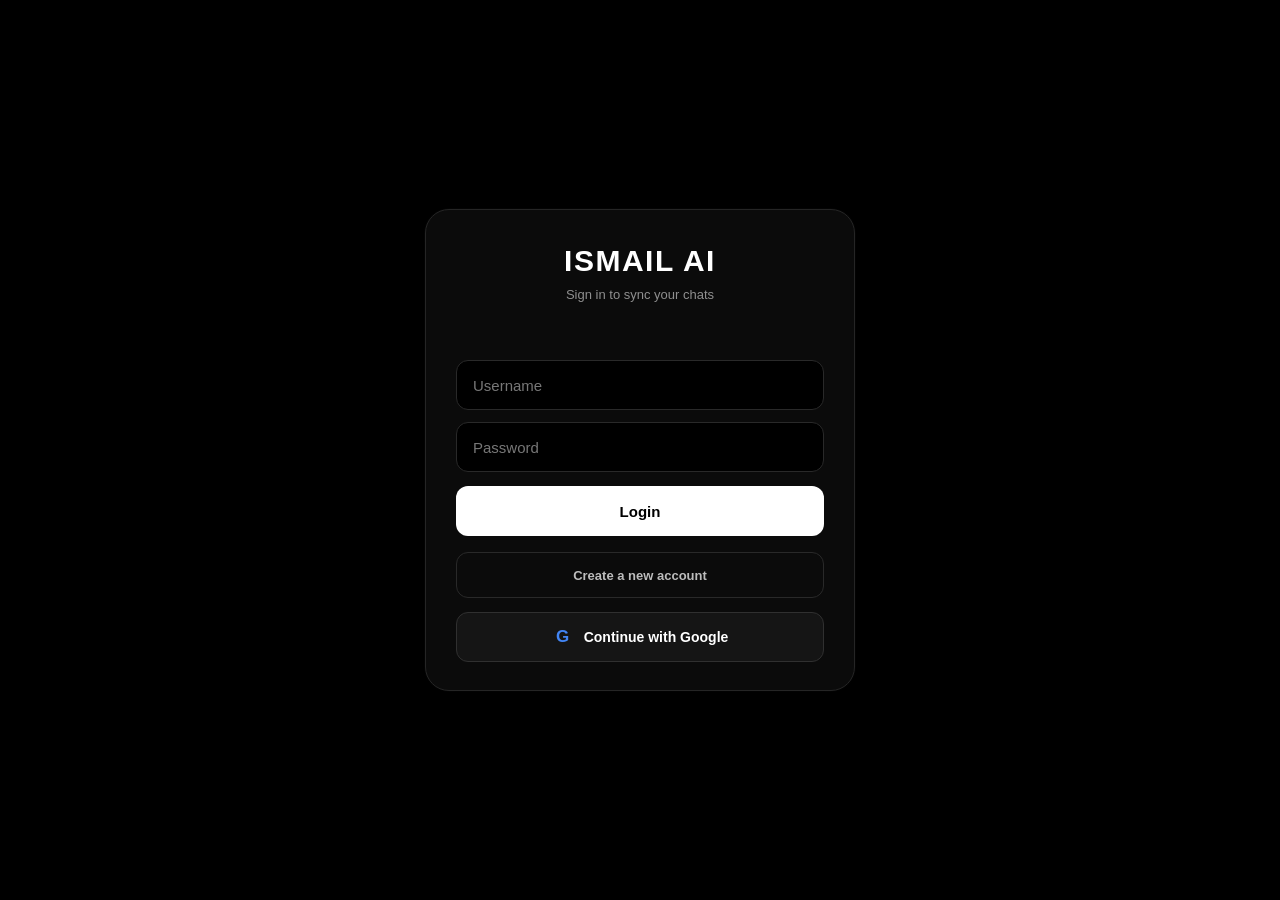
==== commit 18d39afc: "Fix voice screen DOM placement" ====
--- a/frontend/index.html
+++ b/frontend/index.html
@@ -12,12 +12,7 @@
     <link rel="manifest" href="manifest.json">
 
     <link rel="stylesheet" href="style.css?v=20260908">
-    <script
-        src="https://accounts.google.com/gsi/client"
-        async
-        defer
-        onload="initializeGoogleLogin()"
-    ></script>
+    <script src="https://accounts.google.com/gsi/client" async defer></script>
 </head>
 
 <body>
@@ -376,9 +371,14 @@
             </button>
 
             <input
+                type="file"
                 id="fileInput"
+                accept=".pdf,.jpg,.jpeg,.png,.webp,.gif"
+            >
+            <input
                 type="file"
-                accept=".pdf,.docx,.xlsx,.xlsm,.txt,.md,.csv,.json,.log"
+                id="imageInput"
+                accept="image/jpeg,image/png,image/webp,image/gif"
                 hidden
             >
 
@@ -396,14 +396,14 @@
                     <span>File / PDF</span>
                 </button>
 
-                <button
+                <label
                     id="imageOption"
                     class="attach-menu-item"
-                    type="button"
+                    for="imageInput"
                 >
                     🖼️
                     <span>Image</span>
-                </button>
+                </label>
 
                 <button
                     id="cameraOption"
@@ -434,58 +434,7 @@
             </div>
 
 
-            <!-- =========================================================
-                ISMAIL AI VOICE SCREEN
-                Task 1: Full-screen voice interface shell
-                ========================================================= -->
-            <div id="voiceScreen" class="voice-screen" hidden aria-hidden="true">
-                <div class="voice-topbar">
-                    <button id="voiceCloseButton" class="voice-close-button" type="button" aria-label="Close voice">
-                        ×
-                    </button>
-
-                    <div class="voice-brand" aria-label="ISMAIL AI">
-                        <div class="voice-brand-logo">✦</div>
-                        <div class="voice-brand-name">ISMAIL AI</div>
-                        <span class="voice-brand-dot"></span>
-                    </div>
-
-                    <div class="voice-topbar-spacer" aria-hidden="true"></div>
-                </div>
-
-                <main class="voice-content">
-                    <div class="voice-status" id="voiceStatus">Voice</div>
-
-                    <div class="voice-visual" id="voiceVisual" aria-hidden="true">
-                        <div class="voice-orb-ring voice-orb-ring-1"></div>
-                        <div class="voice-orb-ring voice-orb-ring-2"></div>
-                        <div class="voice-orb-ring voice-orb-ring-3"></div>
-
-                        <div class="voice-orb">
-                            <span class="voice-orb-symbol">✦</span>
-                        </div>
-                    </div>
-
-                    <h2 class="voice-title">Talk with ISMAIL</h2>
-
-                    <p class="voice-subtitle" id="voiceSubtitle">
-                        Tap the microphone to start a conversation.
-                    </p>
-
-                    <button
-                        id="voiceMicButton"
-                        class="voice-mic-button"
-                        type="button"
-                        aria-label="Start voice conversation"
-                    >
-                        <span class="voice-mic-icon">🎙️</span>
-                    </button>
-
-                    <div class="voice-hint" id="voiceHint">
-                        Ready when you are
-                    </div>
-                </main>
-            </div>
+            
 
             <div
                 id="attachmentPreview"
@@ -548,11 +497,71 @@
             ISMAIL AI can make mistakes. Check important information.
         </div>
 
+
     </footer>
 
+
+    <!-- =========================================================
+        ISMAIL AI VOICE SCREEN
+        Task 1: Full-screen voice interface shell
+        ========================================================= -->
+    <div id="voiceScreen" class="voice-screen" hidden aria-hidden="true">
+        <div class="voice-topbar">
+            <button id="voiceCloseButton" class="voice-close-button" type="button" aria-label="Close voice">
+                ×
+            </button>
+
+            <div class="voice-brand" aria-label="ISMAIL AI">
+                <div class="voice-brand-logo">✦</div>
+                <div class="voice-brand-name">ISMAIL AI</div>
+                <span class="voice-brand-dot"></span>
+            </div>
+
+            <div class="voice-topbar-spacer" aria-hidden="true"></div>
+        </div>
+
+        <main class="voice-content">
+            <div class="voice-status" id="voiceStatus">Voice</div>
+
+            <div class="voice-visual" id="voiceVisual" aria-hidden="true">
+                <div class="voice-orb-ring voice-orb-ring-1"></div>
+                <div class="voice-orb-ring voice-orb-ring-2"></div>
+                <div class="voice-orb-ring voice-orb-ring-3"></div>
+
+                <div class="voice-orb">
+                    <span class="voice-orb-symbol">✦</span>
+                </div>
+            </div>
+
+            <h2 class="voice-title">Talk with ISMAIL</h2>
+
+            <p class="voice-subtitle" id="voiceSubtitle">
+                Tap the microphone to start a conversation.
+            </p>
+
+            <button
+                id="voiceMicButton"
+                class="voice-mic-button"
+                type="button"
+                aria-label="Start voice conversation"
+            >
+                <span class="voice-mic-icon">🎙️</span>
+            </button>
+
+            <div class="voice-hint" id="voiceHint">
+                Ready when you are
+            </div>
+        </main>
+    </div>
+
+
+
+
+
 </div>
 
-<script src="script.js?v=20260908"></script>
+<script src="voice/voice_ai.js?v=20260912"></script>
+  <script src="script.js?v=20260912"></script>
 
 <script>
     if ("serviceWorker" in navigator) {
@@ -580,3 +589,4 @@
 </body>
 </html>
 
+
--- a/frontend/style.css
+++ b/frontend/style.css
@@ -2309,3 +2309,687 @@
 }
 
 
+.google-login-button {
+    width: 100%;
+    height: 48px;
+    margin-top: 12px;
+    border: 1px solid #d9d9d9;
+    border-radius: 10px;
+    background: #ffffff;
+    color: #202124;
+    font-size: 15px;
+    font-weight: 600;
+    cursor: pointer;
+    display: flex;
+    align-items: center;
+    justify-content: center;
+    gap: 10px;
+    transition: 0.2s ease;
+}
+
+.google-login-button:hover {
+    background: #f7f7f7;
+}
+
+.google-login-icon {
+    width: 22px;
+    height: 22px;
+    display: inline-flex;
+    align-items: center;
+    justify-content: center;
+    font-size: 18px;
+    font-weight: 700;
+    color: #4285f4;
+}
+
+
+
+
+/* =========================================================
+   ISMAIL AI - PREMIUM BLACK AUTH UI
+   ========================================================= */
+
+.auth-screen {
+    background: #000000 !important;
+    padding: 20px !important;
+}
+
+.auth-card {
+    max-width: 430px !important;
+    padding: 34px 30px 28px !important;
+    background: #0b0b0b !important;
+    border: 1px solid #252525 !important;
+    border-radius: 24px !important;
+    box-shadow:
+        0 20px 60px rgba(0, 0, 0, 0.65),
+        0 0 0 1px rgba(255, 255, 255, 0.02) !important;
+}
+
+.auth-brand {
+    margin-bottom: 26px !important;
+}
+
+.auth-brand h1 {
+    font-size: 30px !important;
+    font-weight: 800 !important;
+    letter-spacing: 1.5px !important;
+    margin-bottom: 9px !important;
+}
+
+.auth-brand span {
+    color: #8f8f8f !important;
+    font-size: 13px !important;
+}
+
+.auth-message {
+    min-height: 18px !important;
+    margin-bottom: 14px !important;
+    font-size: 13px !important;
+}
+
+.auth-form {
+    gap: 12px !important;
+}
+
+.auth-form input {
+    height: 50px !important;
+    padding: 0 16px !important;
+    border: 1px solid #292929 !important;
+    border-radius: 12px !important;
+    background: #000000 !important;
+    color: #ffffff !important;
+    transition: border-color 0.2s ease, box-shadow 0.2s ease !important;
+}
+
+.auth-form input:focus {
+    border-color: #777777 !important;
+    box-shadow: 0 0 0 3px rgba(255, 255, 255, 0.05) !important;
+}
+
+.auth-submit-button {
+    height: 50px !important;
+    padding: 0 16px !important;
+    margin-top: 2px !important;
+    border-radius: 12px !important;
+    background: #ffffff !important;
+    color: #000000 !important;
+    font-weight: 700 !important;
+    transition: transform 0.2s ease, opacity 0.2s ease !important;
+}
+
+.auth-submit-button:hover {
+    opacity: 0.92 !important;
+}
+
+.auth-submit-button:active {
+    transform: scale(0.98) !important;
+}
+
+/* Google Login */
+.google-login-button {
+    width: 100% !important;
+    height: 50px !important;
+    margin-top: 14px !important;
+    border: 1px solid #303030 !important;
+    border-radius: 12px !important;
+    background: #151515 !important;
+    color: #ffffff !important;
+    font-size: 14px !important;
+    font-weight: 600 !important;
+    cursor: pointer !important;
+    display: flex !important;
+    align-items: center !important;
+    justify-content: center !important;
+    gap: 10px !important;
+    overflow: hidden !important;
+    transition: background 0.2s ease, border-color 0.2s ease !important;
+}
+
+.google-login-button:hover {
+    background: #1d1d1d !important;
+    border-color: #444444 !important;
+}
+
+.google-login-icon {
+    width: 22px !important;
+    height: 22px !important;
+    display: inline-flex !important;
+    align-items: center !important;
+    justify-content: center !important;
+    font-size: 17px !important;
+    font-weight: 800 !important;
+    color: #4285f4 !important;
+}
+
+.auth-toggle-button {
+    height: 46px !important;
+    margin-top: 16px !important;
+    padding: 0 16px !important;
+    border: 1px solid #292929 !important;
+    border-radius: 12px !important;
+    background: transparent !important;
+    color: #bdbdbd !important;
+    font-size: 13px !important;
+    font-weight: 600 !important;
+}
+
+.auth-toggle-button:hover {
+    background: #111111 !important;
+    border-color: #444444 !important;
+    color: #ffffff !important;
+}
+
+/* Mobile */
+@media (max-width: 480px) {
+    .auth-screen {
+        padding: 14px !important;
+    }
+
+    .auth-card {
+        padding: 28px 20px 22px !important;
+        border-radius: 20px !important;
+    }
+
+    .auth-brand h1 {
+        font-size: 26px !important;
+    }
+}
+
+
+
+/* =========================================================
+   ISMAIL AI - PREMIUM BLACK AUTH UI
+   ========================================================= */
+
+.auth-screen {
+    background: #000000 !important;
+    padding: 20px !important;
+}
+
+.auth-card {
+    max-width: 430px !important;
+    padding: 34px 30px 28px !important;
+    background: #0b0b0b !important;
+    border: 1px solid #252525 !important;
+    border-radius: 24px !important;
+    box-shadow:
+        0 20px 60px rgba(0, 0, 0, 0.65),
+        0 0 0 1px rgba(255, 255, 255, 0.02) !important;
+}
+
+.auth-brand {
+    margin-bottom: 26px !important;
+}
+
+.auth-brand h1 {
+    font-size: 30px !important;
+    font-weight: 800 !important;
+    letter-spacing: 1.5px !important;
+    margin-bottom: 9px !important;
+}
+
+.auth-brand span {
+    color: #8f8f8f !important;
+    font-size: 13px !important;
+}
+
+.auth-message {
+    min-height: 18px !important;
+    margin-bottom: 14px !important;
+    font-size: 13px !important;
+}
+
+.auth-form {
+    gap: 12px !important;
+}
+
+.auth-form input {
+    height: 50px !important;
+    padding: 0 16px !important;
+    border: 1px solid #292929 !important;
+    border-radius: 12px !important;
+    background: #000000 !important;
+    color: #ffffff !important;
+    transition: border-color 0.2s ease, box-shadow 0.2s ease !important;
+}
+
+.auth-form input:focus {
+    border-color: #777777 !important;
+    box-shadow: 0 0 0 3px rgba(255, 255, 255, 0.05) !important;
+}
+
+.auth-submit-button {
+    height: 50px !important;
+    padding: 0 16px !important;
+    margin-top: 2px !important;
+    border-radius: 12px !important;
+    background: #ffffff !important;
+    color: #000000 !important;
+    font-weight: 700 !important;
+}
+
+.google-login-button {
+    width: 100% !important;
+    height: 50px !important;
+    margin-top: 14px !important;
+    border: 1px solid #303030 !important;
+    border-radius: 12px !important;
+    background: #151515 !important;
+    color: #ffffff !important;
+    font-size: 14px !important;
+    font-weight: 600 !important;
+    cursor: pointer !important;
+    display: flex !important;
+    align-items: center !important;
+    justify-content: center !important;
+    gap: 10px !important;
+}
+
+.google-login-button:hover {
+    background: #1d1d1d !important;
+    border-color: #444444 !important;
+}
+
+.google-login-icon {
+    width: 22px !important;
+    height: 22px !important;
+    display: inline-flex !important;
+    align-items: center !important;
+    justify-content: center !important;
+    font-size: 17px !important;
+    font-weight: 800 !important;
+    color: #4285f4 !important;
+}
+
+.auth-toggle-button {
+    height: 46px !important;
+    margin-top: 16px !important;
+    padding: 0 16px !important;
+    border: 1px solid #292929 !important;
+    border-radius: 12px !important;
+    background: transparent !important;
+    color: #bdbdbd !important;
+    font-size: 13px !important;
+    font-weight: 600 !important;
+}
+
+.auth-toggle-button:hover {
+    background: #111111 !important;
+    border-color: #444444 !important;
+    color: #ffffff !important;
+}
+
+@media (max-width: 480px) {
+    .auth-screen {
+        padding: 14px !important;
+    }
+
+    .auth-card {
+        padding: 28px 20px 22px !important;
+        border-radius: 20px !important;
+    }
+
+    .auth-brand h1 {
+        font-size: 26px !important;
+    }
+}
+
+
+/* Hide native file inputs */
+#fileInput,
+#imageInput {
+    display: none !important;
+}
+
+
+
+/* =========================================================
+   ISMAIL AI VOICE SCREEN
+   Dedicated full-screen voice mode
+   ========================================================= */
+.voice-screen {
+    position: fixed !important;
+    inset: 0 !important;
+    width: 100vw !important;
+    height: 100dvh !important;
+    min-height: 100vh !important;
+    z-index: 999999 !important;
+    display: flex !important;
+    flex-direction: column !important;
+    overflow: hidden !important;
+    background: #000000 !important;
+    color: #ffffff !important;
+}
+.voice-screen[hidden] {
+    display: none !important;
+}
+.voice-topbar {
+    flex: 0 0 auto !important;
+    width: 100% !important;
+    min-height: 64px !important;
+    display: flex !important;
+    align-items: center !important;
+    justify-content: space-between !important;
+    padding: 0 20px !important;
+    box-sizing: border-box !important;
+    background: #000000 !important;
+    position: relative !important;
+    z-index: 2 !important;
+}
+.voice-close-button {
+    width: 42px !important;
+    height: 42px !important;
+    border: 0 !important;
+    border-radius: 50% !important;
+    background: #171717 !important;
+    color: #ffffff !important;
+    font-size: 28px !important;
+    line-height: 1 !important;
+    cursor: pointer !important;
+}
+.voice-brand {
+    display: flex !important;
+    align-items: center !important;
+    gap: 8px !important;
+}
+.voice-brand-logo {
+    font-size: 20px !important;
+}
+.voice-brand-name {
+    font-size: 14px !important;
+    font-weight: 700 !important;
+    letter-spacing: 1px !important;
+}
+.voice-brand-dot {
+    width: 6px !important;
+    height: 6px !important;
+    border-radius: 50% !important;
+    background: #ffffff !important;
+}
+.voice-topbar-spacer {
+    width: 42px !important;
+    height: 42px !important;
+}
+.voice-content {
+    flex: 1 1 auto !important;
+    width: 100% !important;
+    min-height: 0 !important;
+    display: flex !important;
+    flex-direction: column !important;
+    align-items: center !important;
+    justify-content: center !important;
+    box-sizing: border-box !important;
+    padding: 24px 20px 40px !important;
+    overflow: hidden !important;
+    text-align: center !important;
+}
+.voice-status {
+    margin-bottom: 24px !important;
+    font-size: 14px !important;
+    font-weight: 600 !important;
+    color: #bdbdbd !important;
+}
+.voice-visual {
+    position: relative !important;
+    width: 220px !important;
+    height: 220px !important;
+    display: flex !important;
+    align-items: center !important;
+    justify-content: center !important;
+    margin-bottom: 30px !important;
+}
+.voice-orb {
+    width: 132px !important;
+    height: 132px !important;
+    border-radius: 50% !important;
+    display: flex !important;
+    align-items: center !important;
+    justify-content: center !important;
+    background: #151515 !important;
+    border: 1px solid #303030 !important;
+    box-shadow: 0 0 50px rgba(255, 255, 255, 0.08) !important;
+    position: relative !important;
+    z-index: 2 !important;
+}
+.voice-orb-symbol {
+    font-size: 42px !important;
+}
+.voice-orb-ring {
+    position: absolute !important;
+    border: 1px solid #252525 !important;
+    border-radius: 50% !important;
+    pointer-events: none !important;
+}
+.voice-orb-ring-1 {
+    width: 160px !important;
+    height: 160px !important;
+}
+.voice-orb-ring-2 {
+    width: 190px !important;
+    height: 190px !important;
+}
+.voice-orb-ring-3 {
+    width: 220px !important;
+    height: 220px !important;
+}
+.voice-title {
+    margin: 0 0 10px !important;
+    font-size: 28px !important;
+    font-weight: 700 !important;
+}
+.voice-subtitle {
+    max-width: 420px !important;
+    margin: 0 0 26px !important;
+    color: #999999 !important;
+    font-size: 14px !important;
+    line-height: 1.5 !important;
+}
+.voice-mic-button {
+    width: 72px !important;
+    height: 72px !important;
+    flex: 0 0 auto !important;
+    border: 1px solid #333333 !important;
+    border-radius: 50% !important;
+    background: #ffffff !important;
+    color: #000000 !important;
+    display: flex !important;
+    align-items: center !important;
+    justify-content: center !important;
+    cursor: pointer !important;
+    box-shadow: 0 8px 30px rgba(255, 255, 255, 0.12) !important;
+}
+.voice-mic-icon {
+    font-size: 27px !important;
+}
+.voice-hint {
+    margin-top: 16px !important;
+    color: #777777 !important;
+    font-size: 12px !important;
+}
+body.voice-screen-open {
+    overflow: hidden !important;
+}
+@media (max-width: 600px) {
+    .voice-topbar {
+        min-height: 58px !important;
+        padding: 0 14px !important;
+    }
+    .voice-content {
+        padding: 18px 16px 28px !important;
+    }
+    .voice-visual {
+        width: 190px !important;
+        height: 190px !important;
+        margin-bottom: 22px !important;
+    }
+    .voice-orb {
+        width: 112px !important;
+        height: 112px !important;
+    }
+    .voice-orb-ring-1 {
+        width: 140px !important;
+        height: 140px !important;
+    }
+    .voice-orb-ring-2 {
+        width: 165px !important;
+        height: 165px !important;
+    }
+    .voice-orb-ring-3 {
+        width: 190px !important;
+        height: 190px !important;
+    }
+    .voice-title {
+        font-size: 24px !important;
+    }
+}
+
+
+
+
+/* =========================================================
+   ISMAIL AI VOICE WINDOW
+   Show only the dedicated Voice Screen in #voice window.
+   ========================================================= */
+
+html.voice-window-mode body > *:not(#voiceScreen) {
+    display: none !important;
+}
+
+html.voice-window-mode #voiceScreen {
+    display: flex !important;
+    position: fixed !important;
+    inset: 0 !important;
+    width: 100vw !important;
+    height: 100vh !important;
+    z-index: 999999 !important;
+}
+
+
+/* =========================================================
+   ISMAIL AI VOICE WINDOW
+   Fix collapsed Voice screen layout.
+   ========================================================= */
+
+html.voice-window-mode,
+html.voice-window-mode body {
+    width: 100% !important;
+    height: 100% !important;
+    min-width: 0 !important;
+    min-height: 0 !important;
+    margin: 0 !important;
+}
+
+html.voice-window-mode #voiceScreen {
+    display: flex !important;
+    position: fixed !important;
+    inset: 0 !important;
+    width: 100vw !important;
+    height: 100vh !important;
+    min-width: 0 !important;
+    min-height: 0 !important;
+    margin: 0 !important;
+    padding: 0 !important;
+    box-sizing: border-box !important;
+}
+
+html.voice-window-mode #voiceScreen .voice-topbar {
+    display: flex !important;
+    width: 100% !important;
+    min-width: 0 !important;
+    flex: 0 0 auto !important;
+}
+
+html.voice-window-mode #voiceScreen .voice-content {
+    display: flex !important;
+    width: 100% !important;
+    min-width: 0 !important;
+    min-height: 0 !important;
+    flex: 1 1 auto !important;
+    box-sizing: border-box !important;
+}
+
+
+html.voice-window-mode #voiceScreen {
+    background: #000 !important;
+    color: #fff !important;
+}
+
+html.voice-window-mode #voiceScreen .voice-topbar,
+html.voice-window-mode #voiceScreen .voice-content {
+    color: #fff !important;
+}
+
+html.voice-window-mode #voiceScreen .voice-status,
+html.voice-window-mode #voiceScreen .voice-title,
+html.voice-window-mode #voiceScreen .voice-subtitle,
+html.voice-window-mode #voiceScreen .voice-hint,
+html.voice-window-mode #voiceScreen .voice-brand-name {
+    color: #fff !important;
+}
+
+
+
+/* =========================================================
+   ISMAIL AI VOICE WINDOW
+   Force visible viewport layout
+   ========================================================= */
+
+html.voice-window-mode {
+    display: block !important;
+    width: 100vw !important;
+    height: 100vh !important;
+}
+
+html.voice-window-mode body {
+    display: block !important;
+    width: 100vw !important;
+    height: 100vh !important;
+    min-width: 0 !important;
+    min-height: 0 !important;
+    margin: 0 !important;
+    padding: 0 !important;
+    overflow: hidden !important;
+}
+
+html.voice-window-mode #voiceScreen {
+    display: flex !important;
+    flex-direction: column !important;
+    position: fixed !important;
+    top: 0 !important;
+    right: 0 !important;
+    bottom: 0 !important;
+    left: 0 !important;
+    width: 100vw !important;
+    height: 100vh !important;
+    min-width: 100vw !important;
+    min-height: 100vh !important;
+    max-width: none !important;
+    max-height: none !important;
+    margin: 0 !important;
+    padding: 0 !important;
+    box-sizing: border-box !important;
+    background: #000 !important;
+    color: #fff !important;
+}
+
+html.voice-window-mode #voiceScreen .voice-topbar {
+    display: flex !important;
+    flex: 0 0 64px !important;
+    width: 100% !important;
+    height: 64px !important;
+    min-width: 0 !important;
+    min-height: 64px !important;
+    box-sizing: border-box !important;
+}
+
+html.voice-window-mode #voiceScreen .voice-content {
+    display: flex !important;
+    flex: 1 1 auto !important;
+    flex-direction: column !important;
+    width: 100% !important;
+    height: auto !important;
+    min-width: 0 !important;
+    min-height: 0 !important;
+    box-sizing: border-box !important;
+    color: #fff !important;
+}
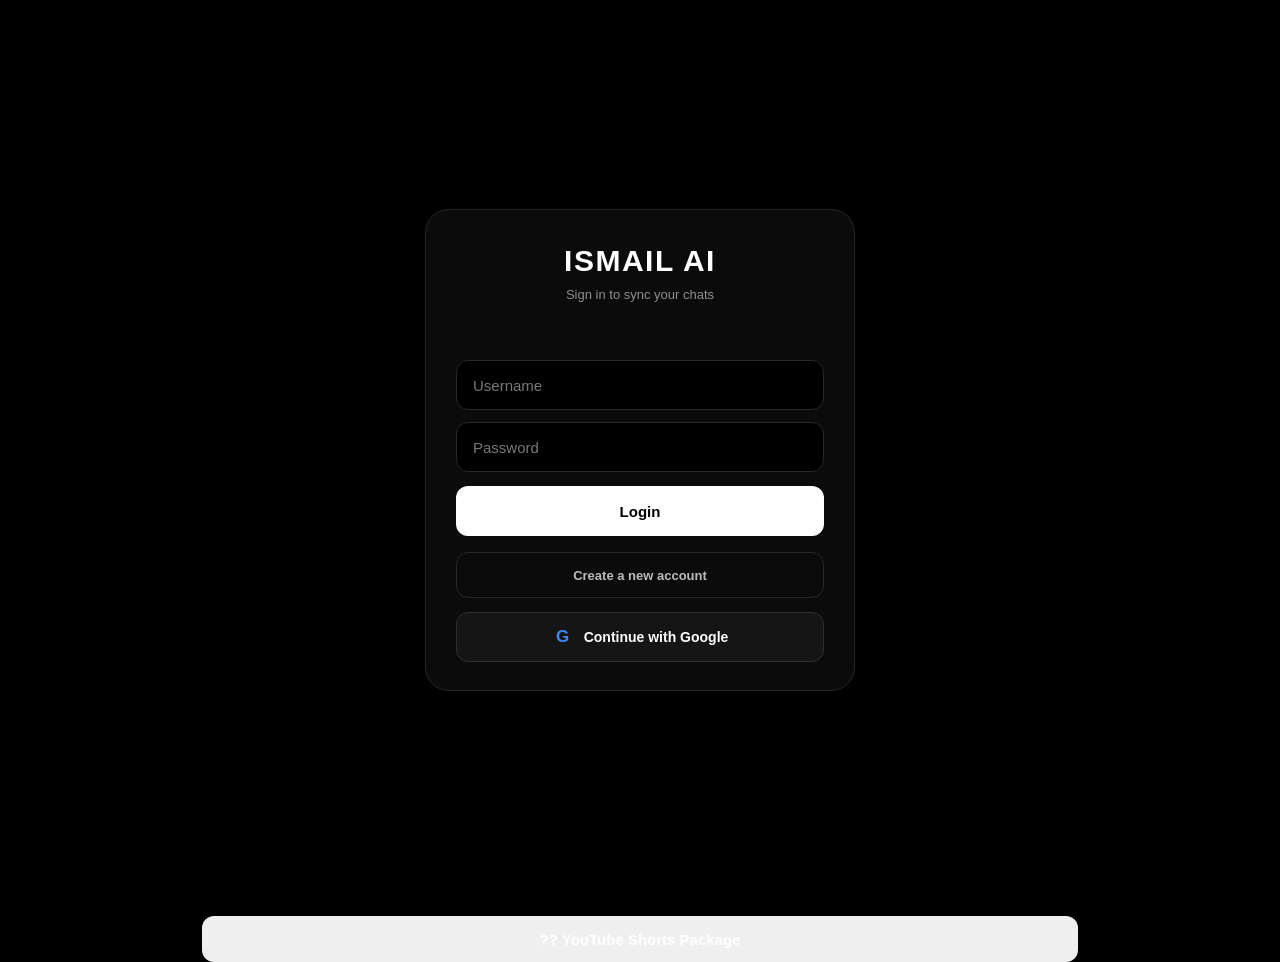
==== commit 1730f8d1: "Integrate YouTube Shorts intelligence and package UI" ====
--- a/frontend/index.html
+++ b/frontend/index.html
@@ -1,4 +1,4 @@
-﻿<!DOCTYPE html>
+<!DOCTYPE html>
 <html lang="en">
 <head>
     <meta charset="UTF-8">
@@ -423,8 +423,15 @@
                     <span>Voice</span>
                 </button>
 
-                <button
-                    id="webOption"
+                <button id="createImageOption"
+                    class="attach-menu-item"
+                    type="button"
+                >
+                    🎨
+                    <span>Create Image</span>
+                </button>
+
+                <button id="webOption"
                     class="attach-menu-item"
                     type="button"
                 >
@@ -501,74 +508,211 @@
     </footer>
 
 
-    <!-- =========================================================
-        ISMAIL AI VOICE SCREEN
-        Task 1: Full-screen voice interface shell
-        ========================================================= -->
-    <div id="voiceScreen" class="voice-screen" hidden aria-hidden="true">
-        <div class="voice-topbar">
-            <button id="voiceCloseButton" class="voice-close-button" type="button" aria-label="Close voice">
-                ×
+
+
+</div>
+
+
+<!-- =========================================================
+    ISMAIL AI IMAGE CREATION SCREEN
+    Task 3: Image generation interface shell
+    ========================================================= -->
+<div
+    id="imageScreen"
+    class="image-screen"
+    hidden
+    aria-hidden="true"
+>
+    <div class="image-topbar">
+        <button
+            id="imageCloseButton"
+            class="image-close-button"
+            type="button"
+            aria-label="Close image creation"
+        >
+            ×
+        </button>
+        <div class="image-brand" aria-label="ISMAIL AI">
+            <div class="image-brand-logo">✦</div>
+            <div class="image-brand-name">ISMAIL AI</div>
+            <span class="image-brand-dot"></span>
+        </div>
+        <div
+            class="image-topbar-spacer"
+            aria-hidden="true"
+        ></div>
+    </div>
+    <main class="image-content">
+        <div class="image-status" id="imageStatus">
+            Create Image
+        </div>
+        <div class="image-preview-area" id="imagePreviewArea">
+            <div class="image-preview-placeholder">
+                🎨
+            </div>
+        </div>
+        <div class="image-prompt-area">
+            <label
+                for="imagePrompt"
+                class="image-prompt-label"
+            >
+                Describe the image you want
+            </label>
+            <textarea
+                id="imagePrompt"
+                class="image-prompt"
+                rows="4"
+                placeholder="Example: A futuristic city at night..."
+            ></textarea>
+            <button
+                id="generateImageButton"
+                class="generate-image-button"
+                type="button"
+            >
+                🎨 Generate Image
             </button>
-
-            <div class="voice-brand" aria-label="ISMAIL AI">
-                <div class="voice-brand-logo">✦</div>
-                <div class="voice-brand-name">ISMAIL AI</div>
-                <span class="voice-brand-dot"></span>
-            </div>
-
-            <div class="voice-topbar-spacer" aria-hidden="true"></div>
-        </div>
-
-        <main class="voice-content">
-            <div class="voice-status" id="voiceStatus">Voice</div>
-
-            <div class="voice-visual" id="voiceVisual" aria-hidden="true">
-                <div class="voice-orb-ring voice-orb-ring-1"></div>
-                <div class="voice-orb-ring voice-orb-ring-2"></div>
-                <div class="voice-orb-ring voice-orb-ring-3"></div>
-
-                <div class="voice-orb">
-                    <span class="voice-orb-symbol">✦</span>
+            <div class="image-action-buttons">
+                <button
+                    id="saveImageButton"
+                    class="image-action-button"
+                    type="button"
+                    disabled
+                >
+                    💾 Save Image
+                </button>
+                <button
+                    id="shareImageButton"
+                    class="image-action-button"
+                    type="button"
+                    disabled
+                >
+                    ↗️ Share Image
+                </button><button
+  id="regenerateImageButton"
+  class="image-action-button"
+  type="button"
+  disabled
+                >
+  🔄 Regenerate
+</button>
+            </div>
+            <section
+                id="imageHistorySection"
+                class="image-history-section"
+                aria-label="Image history"
+            >
+                <div class="image-history-header">
+                    <h2 class="image-history-title">
+                        🖼️ Image History
+                    </h2>
+                    <button
+                        id="clearImageHistoryButton"
+                        class="clear-image-history-button"
+                        type="button"
+                    >
+                        Clear
+                    </button>
                 </div>
-            </div>
-
-            <h2 class="voice-title">Talk with ISMAIL</h2>
-
-            <p class="voice-subtitle" id="voiceSubtitle">
-                Tap the microphone to start a conversation.
-            </p>
-
-            <button
-                id="voiceMicButton"
-                class="voice-mic-button"
-                type="button"
-                aria-label="Start voice conversation"
-            >
-                <span class="voice-mic-icon">🎙️</span>
-            </button>
-
-            <div class="voice-hint" id="voiceHint">
-                Ready when you are
-            </div>
-        </main>
+                <div
+                    id="imageHistoryList"
+                    class="image-history-list"
+                ></div>
+            </section>
+        </div>
+    </main>
+</div><!-- =========================================================
+    ISMAIL AI VOICE SCREEN
+    Task 1: Full-screen voice interface shell
+    ========================================================= -->
+<div id="voiceScreen" class="voice-screen" hidden aria-hidden="true">
+
+    <div class="voice-topbar">
+
+        <button
+            id="voiceCloseButton"
+            class="voice-close-button"
+            type="button"
+            aria-label="Close voice"
+        >
+            ×
+        </button>
+
+        <div class="voice-brand" aria-label="ISMAIL AI">
+            <div class="voice-brand-logo">✦</div>
+            <div class="voice-brand-name">ISMAIL AI</div>
+            <span class="voice-brand-dot"></span>
+        </div>
+
+        <div
+            class="voice-topbar-spacer"
+            aria-hidden="true"
+        ></div>
+
     </div>
 
 
-
-
+    <main class="voice-content">
+
+        <div class="voice-status" id="voiceStatus">
+            Voice
+        </div>
+
+
+        <div
+            class="voice-visual"
+            id="voiceVisual"
+            aria-hidden="true"
+        >
+
+            <div class="voice-orb-ring voice-orb-ring-1"></div>
+            <div class="voice-orb-ring voice-orb-ring-2"></div>
+            <div class="voice-orb-ring voice-orb-ring-3"></div>
+
+            <div class="voice-orb">
+                <span class="voice-orb-symbol">✦</span>
+            </div>
+
+        </div>
+
+
+        <h2 class="voice-title">
+            Talk with ISMAIL
+        </h2>
+
+
+        <p class="voice-subtitle" id="voiceSubtitle">
+            Tap the microphone to start a conversation.
+        </p>
+
+
+        <button
+            id="voiceMicButton"
+            class="voice-mic-button"
+            type="button"
+            aria-label="Start voice conversation"
+        >
+            <span class="voice-mic-icon">🎙️</span>
+        </button>
+
+
+        <div class="voice-hint" id="voiceHint">
+            Ready when you are
+        </div>
+
+    </main>
 
 </div>
 
-<script src="voice/voice_ai.js?v=20260912"></script>
-  <script src="script.js?v=20260912"></script>
+
+<script src="voice/voice_ai.js?v=20260913"></script>
+  <script src="script.js?v=20260913"></script>
 
 <script>
     if ("serviceWorker" in navigator) {
         window.addEventListener("load", async () => {
             try {
                 const registration =
-                    await navigator.serviceWorker.register("sw.js?v=20260908");
+                    await navigator.serviceWorker.register("sw.js?v=20260916");
 
                 registration.update();
 
@@ -586,7 +730,106 @@
 
 
 
+<!-- =========================================================
+    ISMAIL AI IMAGE HISTORY LIGHTBOX
+    Task 5.10: Large image preview
+    ========================================================= -->
+<div
+    id="imageLightbox"
+    class="image-lightbox"
+    hidden
+    aria-hidden="true"
+>
+    <button
+        id="imageLightboxClose"
+        class="image-lightbox-close"
+        type="button"
+        aria-label="Close image preview"
+    >
+        ×
+    </button>
+    <img
+        id="imageLightboxImage"
+        class="image-lightbox-image"
+        alt="Image preview"
+    >
+</div>
+
+<!-- ISMAIL_YOUTUBE_FINAL_PACKAGE_UI_START -->
+<section
+    id="ismail-youtube-tools"
+    class="ismail-youtube-tools"
+    aria-label="YouTube Shorts Package"
+>
+    <button
+        id="ismail-youtube-package-button"
+        type="button"
+    >
+        ?? YouTube Shorts Package
+    </button>
+    <div
+        id="youtube-final-shorts-package"
+        class="ismail-youtube-final-package-container"
+        hidden
+    ></div>
+</section>
+<script>
+(function () {
+    const button = document.getElementById(
+        "ismail-youtube-package-button"
+    );
+    const target = document.getElementById(
+        "youtube-final-shorts-package"
+    );
+    if (!button || !target) {
+        return;
+    }
+    button.addEventListener("click", async function () {
+        const originalText = button.textContent;
+        button.disabled = true;
+        button.textContent = "? Loading...";
+        try {
+            target.hidden = false;
+            if (
+                typeof loadYouTubeFinalShortsPackage !==
+                "function"
+            ) {
+                throw new Error(
+                    "YouTube Shorts package loader is unavailable."
+                );
+            }
+            await loadYouTubeFinalShortsPackage(target);
+        } catch (error) {
+            target.hidden = false;
+            target.innerHTML = `
+                <div class="ismail-youtube-package-error">
+                    ? ${String(
+                        error && error.message
+                            ? error.message
+                            : error
+                    )}
+                </div>
+            `;
+        } finally {
+            button.disabled = false;
+            button.textContent = originalText;
+        }
+    });
+})();
+</script>
+<!-- ISMAIL_YOUTUBE_FINAL_PACKAGE_UI_END -->
+
 </body>
 </html>
 
 
+
+
+
+
+
+
+
+
+
+
--- a/frontend/style.css
+++ b/frontend/style.css
@@ -1,4 +1,4 @@
-﻿* {
+* {
     box-sizing: border-box;
     margin: 0;
     padding: 0;
@@ -2993,3 +2993,587 @@
     box-sizing: border-box !important;
     color: #fff !important;
 }
+/* =========================================================
+   ISMAIL AI IMAGE CREATION SCREEN
+   Task 3: Image generation UI
+   ========================================================= */
+.image-screen {
+    position: fixed;
+    inset: 0;
+    z-index: 9999;
+    display: flex;
+    flex-direction: column;
+    background: #000;
+    color: #fff;
+    min-height: 100dvh;
+    overflow: hidden;
+}
+.image-screen[hidden] {
+    display: none !important;
+}
+.image-topbar {
+    display: flex;
+    align-items: center;
+    justify-content: space-between;
+    min-height: 64px;
+    padding: 12px 16px;
+    border-bottom: 1px solid rgba(255, 255, 255, 0.12);
+    background: #000;
+}
+.image-close-button {
+    width: 42px;
+    height: 42px;
+    border: 1px solid rgba(255, 255, 255, 0.2);
+    border-radius: 50%;
+    background: #000;
+    color: #fff;
+    font-size: 28px;
+    line-height: 1;
+    cursor: pointer;
+}
+.image-close-button:hover {
+    background: #1a1a1a;
+}
+.image-brand {
+    display: flex;
+    align-items: center;
+    gap: 8px;
+    color: #fff;
+    font-weight: 600;
+}
+.image-brand-logo {
+    display: flex;
+    align-items: center;
+    justify-content: center;
+    width: 30px;
+    height: 30px;
+    border: 1px solid rgba(255, 255, 255, 0.3);
+    border-radius: 50%;
+    font-size: 16px;
+}
+.image-brand-name {
+    font-size: 15px;
+    letter-spacing: 0.4px;
+}
+.image-brand-dot {
+    width: 7px;
+    height: 7px;
+    border-radius: 50%;
+    background: #fff;
+}
+.image-topbar-spacer {
+    width: 42px;
+    height: 42px;
+}
+.image-content {
+    display: flex;
+    flex: 1;
+    flex-direction: column;
+    width: 100%;
+    max-width: 900px;
+    margin: 0 auto;
+    padding: 24px 18px 28px;
+    box-sizing: border-box;
+    overflow-y: auto;
+}
+.image-status {
+    margin-bottom: 18px;
+    color: rgba(255, 255, 255, 0.75);
+    font-size: 14px;
+    text-align: center;
+}
+.image-preview-area {
+    display: flex;
+    align-items: center;
+    justify-content: center;
+    width: 100%;
+    min-height: 280px;
+    margin-bottom: 24px;
+    border: 1px solid rgba(255, 255, 255, 0.14);
+    border-radius: 18px;
+    background: #050505;
+    overflow: hidden;
+}
+.image-preview-placeholder {
+    display: flex;
+    align-items: center;
+    justify-content: center;
+    width: 90px;
+    height: 90px;
+    border: 1px solid rgba(255, 255, 255, 0.2);
+    border-radius: 50%;
+    color: rgba(255, 255, 255, 0.7);
+    font-size: 34px;
+}
+.image-prompt-area {
+    display: flex;
+    flex-direction: column;
+    width: 100%;
+    gap: 12px;
+}
+.image-prompt-label {
+    color: #fff;
+    font-size: 15px;
+    font-weight: 500;
+}
+.image-prompt {
+    width: 100%;
+    min-height: 110px;
+    padding: 14px 16px;
+    box-sizing: border-box;
+    resize: vertical;
+    border: 1px solid rgba(255, 255, 255, 0.2);
+    border-radius: 14px;
+    outline: none;
+    background: #0a0a0a;
+    color: #fff;
+    font-family: inherit;
+    font-size: 15px;
+    line-height: 1.5;
+}
+.image-prompt::placeholder {
+    color: rgba(255, 255, 255, 0.4);
+}
+.image-prompt:focus {
+    border-color: rgba(255, 255, 255, 0.55);
+}
+.generate-image-button {
+    width: 100%;
+    min-height: 50px;
+    padding: 12px 18px;
+    border: 1px solid rgba(255, 255, 255, 0.25);
+    border-radius: 14px;
+    background: #fff;
+    color: #000;
+    font-family: inherit;
+    font-size: 15px;
+    font-weight: 600;
+    cursor: pointer;
+}
+.generate-image-button:hover {
+    background: #e8e8e8;
+}
+.generate-image-button:active {
+    transform: scale(0.99);
+}
+.generate-image-button:disabled {
+    opacity: 0.55;
+    cursor: not-allowed;
+}
+@media (max-width: 600px) {
+    .image-topbar {
+        min-height: 58px;
+        padding: 10px 12px;
+    }
+    .image-content {
+        padding: 18px 14px 22px;
+    }
+    .image-preview-area {
+        min-height: 240px;
+        border-radius: 16px;
+    }
+    .image-prompt {
+        min-height: 100px;
+    }
+}
+/* =========================================================
+   GENERATED IMAGE PREVIEW
+   ========================================================= */
+.generated-image-preview {
+    display: block;
+    width: 100%;
+    max-width: 512px;
+    height: auto;
+    margin: 0 auto;
+    border-radius: 16px;
+    object-fit: contain;
+}
+/* =========================================================
+   IMAGE ACTION BUTTONS
+   ========================================================= */
+.image-action-buttons {
+    display: flex;
+    justify-content: center;
+    gap: 12px;
+    width: 100%;
+    margin-top: 14px;
+}
+.image-action-button {
+    flex: 1;
+    max-width: 220px;
+    min-height: 46px;
+    padding: 10px 16px;
+    border: 1px solid rgba(255, 255, 255, 0.18);
+    border-radius: 12px;
+    background: rgba(255, 255, 255, 0.08);
+    color: #ffffff;
+    font-size: 14px;
+    font-weight: 600;
+    cursor: pointer;
+    transition: background 0.2s ease, opacity 0.2s ease;
+}
+.image-action-button:hover:not(:disabled) {
+    background: rgba(255, 255, 255, 0.16);
+}
+.image-action-button:disabled {
+    opacity: 0.4;
+    cursor: not-allowed;
+}
+@media (max-width: 600px) {
+    .image-action-buttons {
+        flex-direction: column;
+        align-items: stretch;
+    }
+    .image-action-button {
+        max-width: none;
+        width: 100%;
+    }
+}
+/* =========================================================
+   ISMAIL AI IMAGE HISTORY
+   Task 5.7
+   ========================================================= */
+.image-history-section {
+    width: 100%;
+    max-width: 900px;
+    margin: 24px auto 0;
+    padding: 18px;
+    box-sizing: border-box;
+    border: 1px solid rgba(255, 255, 255, 0.12);
+    border-radius: 16px;
+    background: rgba(255, 255, 255, 0.04);
+}
+.image-history-header {
+    display: flex;
+    align-items: center;
+    justify-content: space-between;
+    gap: 12px;
+    margin-bottom: 14px;
+}
+.image-history-title {
+    margin: 0;
+    color: #ffffff;
+    font-size: 18px;
+    font-weight: 700;
+}
+.clear-image-history-button {
+    border: 1px solid rgba(255, 255, 255, 0.16);
+    border-radius: 10px;
+    padding: 7px 12px;
+    background: rgba(255, 255, 255, 0.06);
+    color: #ffffff;
+    font-size: 12px;
+    cursor: pointer;
+}
+.clear-image-history-button:hover {
+    background: rgba(255, 255, 255, 0.12);
+}
+.image-history-list {
+    display: grid;
+    grid-template-columns: repeat(auto-fill, minmax(120px, 1fr));
+    gap: 12px;
+}
+.image-history-item {
+    position: relative;
+    overflow: hidden;
+    display: flex;
+    flex-direction: column;
+    align-items: stretch;
+    padding: 0;
+    border: 1px solid rgba(255, 255, 255, 0.14);
+    border-radius: 12px;
+    background: rgba(255, 255, 255, 0.05);
+    cursor: pointer;
+}
+.image-history-item:hover {
+    border-color: rgba(255, 255, 255, 0.35);
+}
+.image-history-thumbnail {
+    display: block;
+    width: 100%;
+    height: auto;
+    aspect-ratio: 1 / 1;
+    object-fit: cover;
+}
+.image-history-empty {
+    grid-column: 1 / -1;
+    padding: 24px 12px;
+    color: rgba(255, 255, 255, 0.55);
+    text-align: center;
+    font-size: 13px;
+}
+@media (max-width: 600px) {
+    .image-history-section {
+        padding: 14px;
+        margin-top: 18px;
+    }
+    .image-history-list {
+        grid-template-columns: repeat(2, 1fr);
+    }
+}
+.image-history-info {
+    display: flex;
+    flex-direction: column;
+    gap: 4px;
+    padding: 9px 10px 10px;
+    text-align: left;
+}
+.image-history-prompt {
+    overflow: hidden;
+    color: #ffffff;
+    font-size: 12px;
+    font-weight: 600;
+    line-height: 1.35;
+    white-space: nowrap;
+    text-overflow: ellipsis;
+}
+.image-history-date {
+    color: rgba(255, 255, 255, 0.5);
+    font-size: 10px;
+    line-height: 1.3;
+}
+
+.image-history-regenerate {
+    position: absolute;
+    bottom: 8px;
+    left: 8px;
+    z-index: 3;
+    width: 30px;
+    height: 30px;
+    border: 1px solid rgba(255, 255, 255, 0.2);
+    border-radius: 50%;
+    background: rgba(0, 0, 0, 0.7);
+    color: #ffffff;
+    font-size: 14px;
+    line-height: 1;
+    cursor: pointer;
+}
+.image-history-regenerate:hover {
+    background: rgba(255, 255, 255, 0.18);
+}
+.image-history-delete {
+    position: absolute;
+    top: 8px;
+    right: 8px;
+    z-index: 2;
+    width: 30px;
+    height: 30px;
+    border: 1px solid rgba(255, 255, 255, 0.2);
+    border-radius: 50%;
+    background: rgba(0, 0, 0, 0.7);
+    color: #ffffff;
+    font-size: 16px;
+    line-height: 1;
+    cursor: pointer;
+}
+.image-history-delete:hover {
+    background: rgba(255, 60, 60, 0.85);
+}
+.image-history-share {
+    position: absolute;
+    bottom: 8px;
+    right: 8px;
+    z-index: 3;
+    width: 30px;
+    height: 30px;
+    border: 1px solid rgba(255, 255, 255, 0.2);
+    border-radius: 50%;
+    background: rgba(0, 0, 0, 0.7);
+    color: #ffffff;
+    font-size: 14px;
+    line-height: 1;
+    cursor: pointer;
+}
+.image-history-share:hover {
+    background: rgba(255, 255, 255, 0.18);
+}
+.image-history-save {
+    position: absolute;
+    top: 8px;
+    left: 8px;
+    z-index: 3;
+    width: 30px;
+    height: 30px;
+    border: 1px solid rgba(255, 255, 255, 0.2);
+    border-radius: 50%;
+    background: rgba(0, 0, 0, 0.7);
+    color: #ffffff;
+    font-size: 14px;
+    line-height: 1;
+    cursor: pointer;
+}
+.image-history-save:hover {
+    background: rgba(255, 255, 255, 0.18);
+}
+.image-lightbox {
+    position: fixed;
+    inset: 0;
+    z-index: 9999;
+    display: flex;
+    align-items: center;
+    justify-content: center;
+    padding: 24px;
+    box-sizing: border-box;
+    background: rgba(0, 0, 0, 0.92);
+}
+.image-lightbox[hidden] {
+    display: none;
+}
+.image-lightbox-image {
+    display: block;
+    max-width: 92vw;
+    max-height: 88vh;
+    width: auto;
+    height: auto;
+    object-fit: contain;
+    border-radius: 12px;
+    box-shadow: 0 20px 60px rgba(0, 0, 0, 0.55);
+}
+.image-lightbox-close {
+    position: absolute;
+    top: 20px;
+    right: 24px;
+    z-index: 10001;
+    pointer-events: auto;
+    z-index: 2;
+    width: 44px;
+    height: 44px;
+    border: 1px solid rgba(255, 255, 255, 0.25);
+    border-radius: 50%;
+    background: rgba(0, 0, 0, 0.65);
+    color: #ffffff;
+    font-size: 28px;
+    line-height: 1;
+    cursor: pointer;
+}
+.image-lightbox-close:hover {
+    background: rgba(255, 255, 255, 0.15);
+}
+@media (max-width: 600px) {
+    .image-lightbox {
+        padding: 14px;
+    }
+    .image-lightbox-image {
+        max-width: 96vw;
+        max-height: 84vh;
+    }
+    .image-lightbox-close {
+        top: 12px;
+        right: 12px;
+    }
+}
+
+
+/* ISMAIL_YOUTUBE_FINAL_PACKAGE_CSS_START */
+.ismail-youtube-tools {
+    width: 100%;
+    max-width: 900px;
+    margin: 16px auto;
+    padding: 0 12px;
+    box-sizing: border-box;
+}
+#ismail-youtube-package-button {
+    width: 100%;
+    min-height: 46px;
+    padding: 10px 16px;
+    border: 0;
+    border-radius: 12px;
+    cursor: pointer;
+    font-size: 15px;
+    font-weight: 600;
+    transition: opacity 0.2s ease, transform 0.2s ease;
+}
+#ismail-youtube-package-button:hover {
+    opacity: 0.9;
+}
+#ismail-youtube-package-button:active {
+    transform: scale(0.98);
+}
+#ismail-youtube-package-button:disabled {
+    cursor: wait;
+    opacity: 0.65;
+}
+.ismail-youtube-final-package-container {
+    margin-top: 14px;
+    width: 100%;
+    box-sizing: border-box;
+}
+.ismail-youtube-final-package {
+    width: 100%;
+    box-sizing: border-box;
+    padding: 18px;
+    border-radius: 16px;
+    overflow-wrap: anywhere;
+}
+.ismail-youtube-final-package h2 {
+    margin: 0 0 18px;
+    font-size: 21px;
+    line-height: 1.35;
+}
+.ismail-youtube-package-section {
+    margin-top: 14px;
+    padding: 14px;
+    border-radius: 12px;
+    box-sizing: border-box;
+}
+.ismail-youtube-package-section h3 {
+    margin: 0 0 8px;
+    font-size: 16px;
+}
+.ismail-youtube-package-section p {
+    margin: 6px 0 0;
+    line-height: 1.6;
+    white-space: pre-wrap;
+}
+.ismail-youtube-structure-item {
+    margin-top: 10px;
+    padding: 10px;
+    border-radius: 10px;
+}
+.ismail-youtube-structure-item strong {
+    display: inline-block;
+    margin-right: 8px;
+}
+.ismail-youtube-structure-item span {
+    font-size: 13px;
+    opacity: 0.75;
+}
+.ismail-youtube-structure-item p {
+    margin-top: 5px;
+}
+.ismail-youtube-package-error {
+    padding: 14px;
+    border-radius: 12px;
+    line-height: 1.5;
+    overflow-wrap: anywhere;
+}
+@media (max-width: 600px) {
+    .ismail-youtube-tools {
+        margin: 12px auto;
+        padding: 0 8px;
+    }
+    #ismail-youtube-package-button {
+        min-height: 44px;
+        font-size: 14px;
+    }
+    .ismail-youtube-final-package {
+        padding: 12px;
+        border-radius: 12px;
+    }
+    .ismail-youtube-final-package h2 {
+        font-size: 18px;
+        margin-bottom: 12px;
+    }
+    .ismail-youtube-package-section {
+        padding: 11px;
+        margin-top: 10px;
+    }
+    .ismail-youtube-package-section h3 {
+        font-size: 15px;
+    }
+    .ismail-youtube-package-section p {
+        font-size: 14px;
+    }
+}
+/* ISMAIL_YOUTUBE_FINAL_PACKAGE_CSS_END */
+
